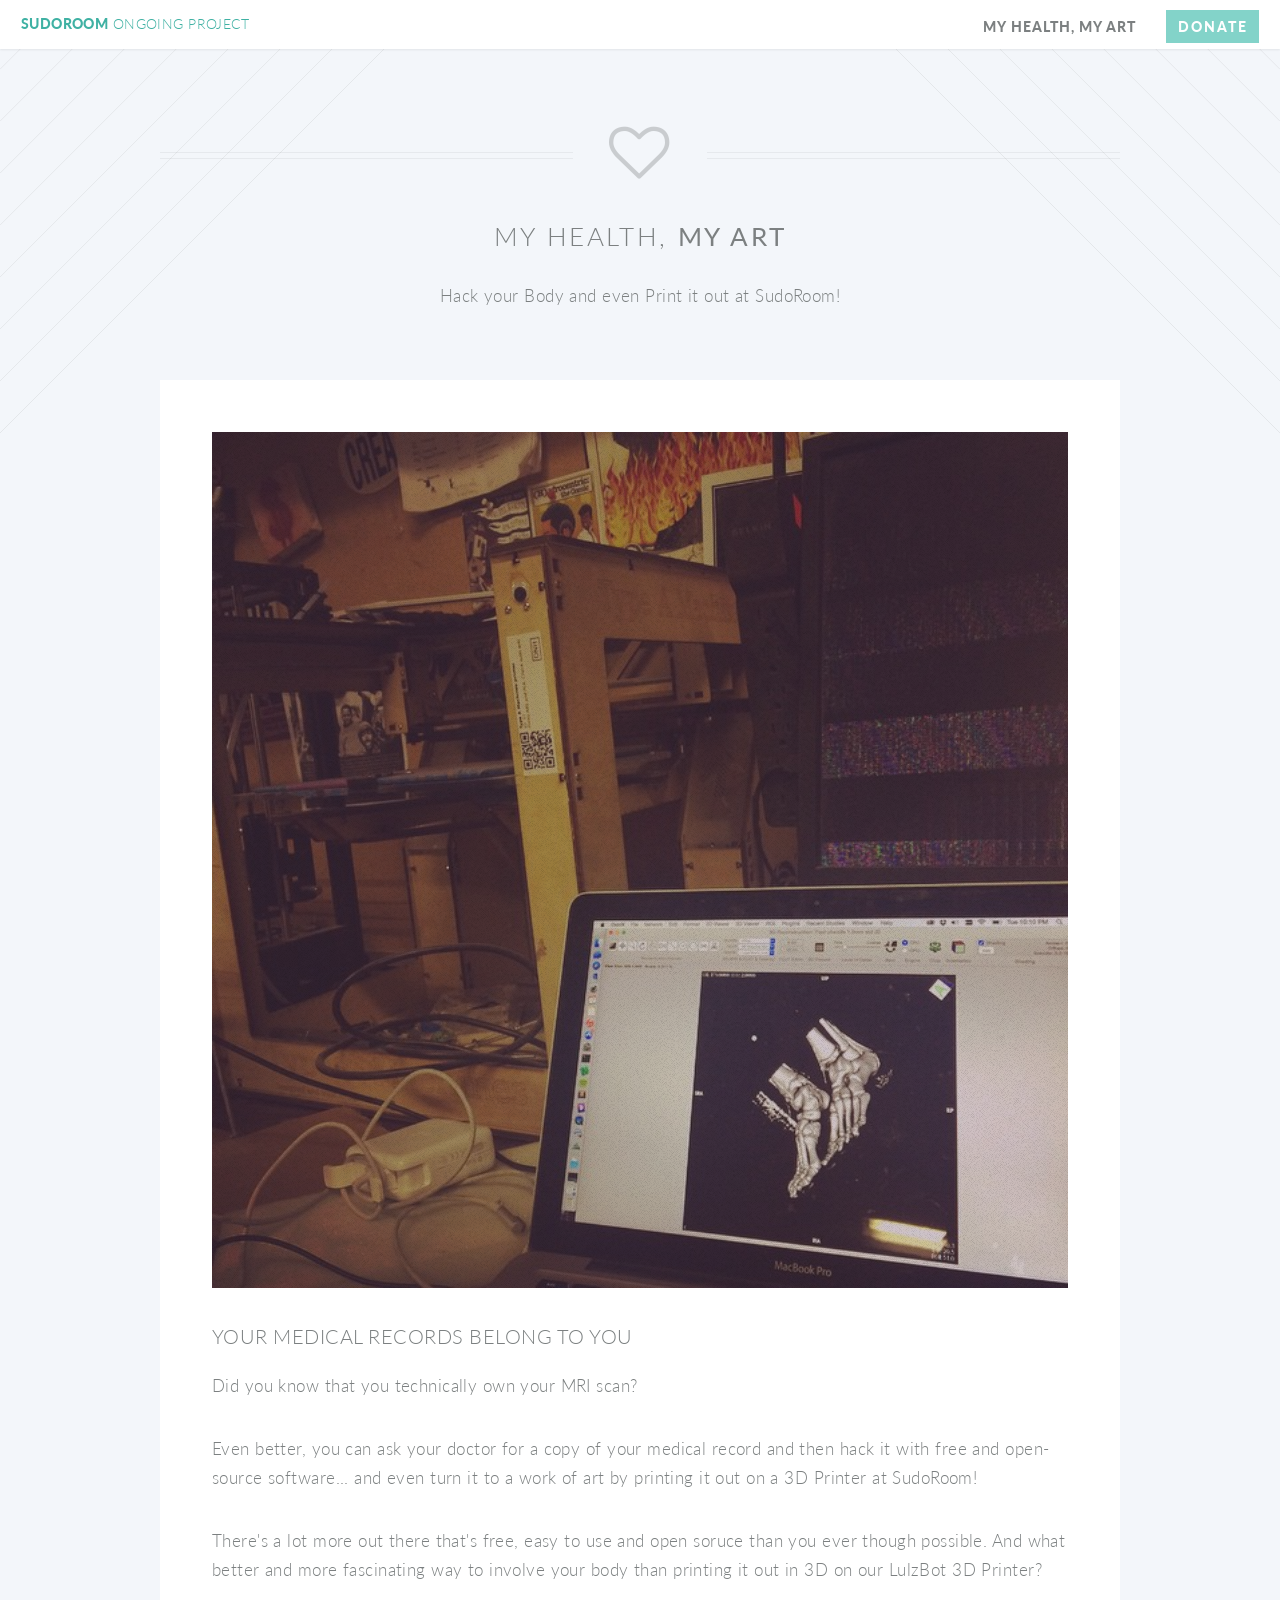
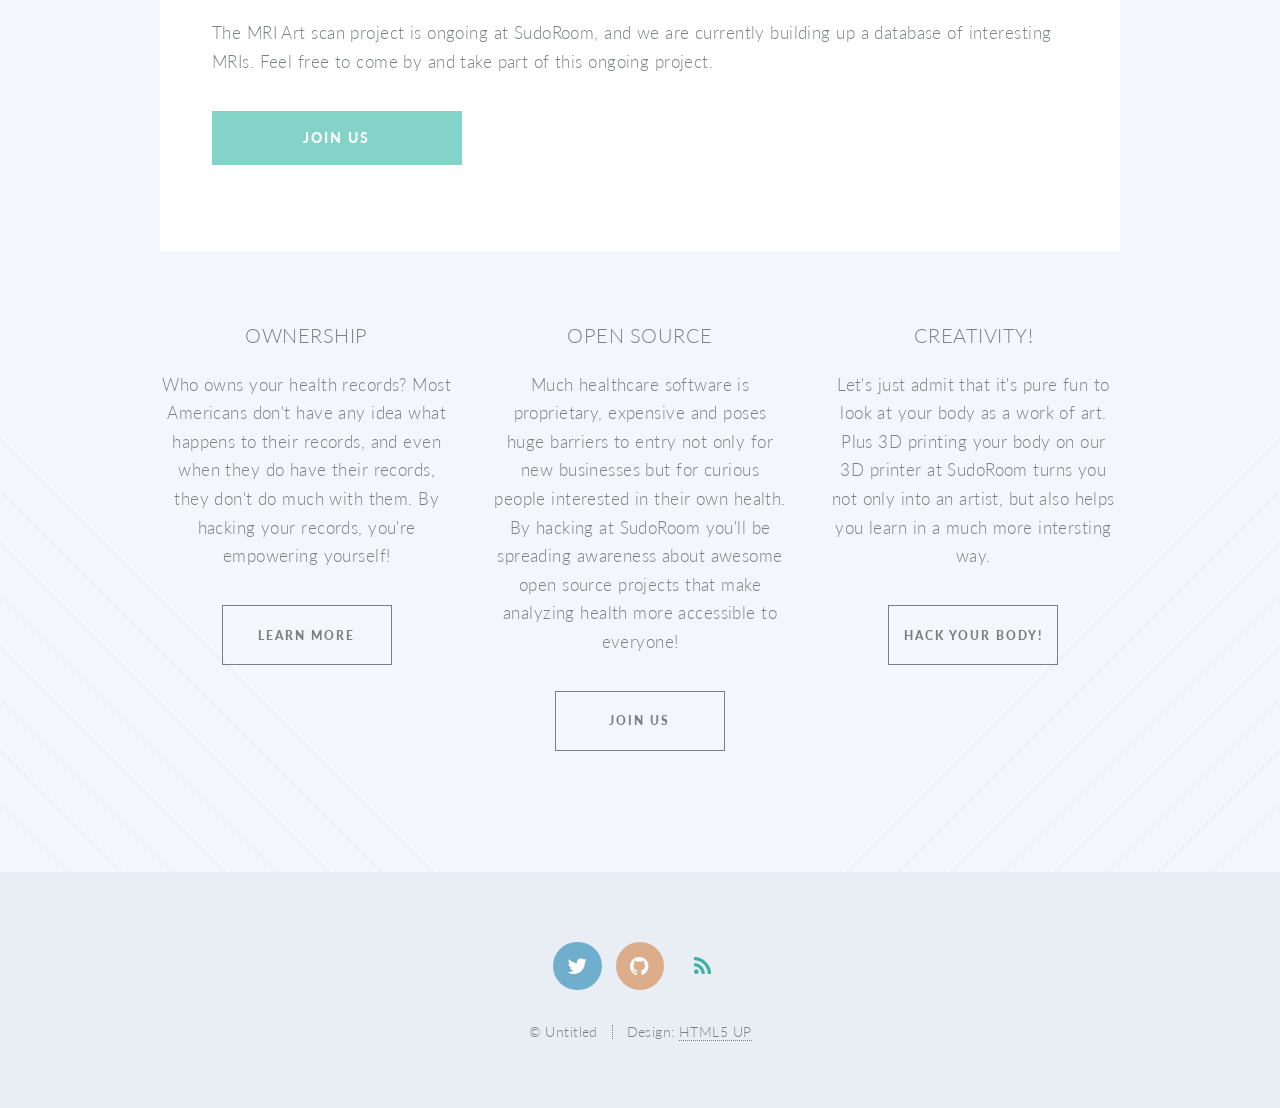
==== index.html @ 8702370e "first" ====
<!DOCTYPE HTML>
<!--
	Twenty by HTML5 UP
	html5up.net | @n33co
	Free for personal and commercial use under the CCA 3.0 license (html5up.net/license)
-->
<html>
	<head>
		<title>SudoRoom</title>
		<meta charset="utf-8" />
		<meta name="viewport" content="width=device-width, initial-scale=1" />
		<!--[if lte IE 8]><script src="assets/js/ie/html5shiv.js"></script><![endif]-->
		<link rel="stylesheet" href="assets/css/main.css" />
		<!--[if lte IE 8]><link rel="stylesheet" href="assets/css/ie8.css" /><![endif]-->
		<!--[if lte IE 9]><link rel="stylesheet" href="assets/css/ie9.css" /><![endif]-->
	</head>
	<body class="no-sidebar">
		<div id="page-wrapper">

			<!-- Header -->
				<header id="header">
					<a href="https://sudoroom.org/projects/"><h1 id="logo">SudoRoom<span> ongoing Project</span></h1></a>
					<nav id="nav">
						<ul>
							<li class="current"><a href="https://sudoroom.org/wiki/MRI_3D_Printing">My Health, My Art</a></li>
							<li><a href="http://sudoroom.github.io/donateNowSplashPage/" class="button special">Donate</a></li>
						</ul>
					</nav>
				</header>

			<!-- Main -->
				<article id="main">
					<header class="special container">
						<span class="icon fa-heart-o"></span>
						<h2>My Health, <strong>My ART</strong></h2>
						<p>Hack your Body and even Print it out at SudoRoom!</p>
					</header>
					<!-- One -->
						<section class="wrapper style4 container">
							<!-- Content -->
								<div class="content">
									<section>
										<a href="https://sudoroom.org/wiki/MRI_3D_Printing" class="image featured"><img src="images/mriScan.jpg" alt="MRI Scan" /></a>
										<header>
											<h3>Your Medical Records Belong to You</h3>
										</header>
										<p>Did you know that you technically own your MRI scan? </p>
										<p>Even better, you can ask your doctor for a copy of your medical record and then hack it with free and open-source software... and even turn it to a work of art by printing it out on a 3D Printer at SudoRoom!</p>
										<p>There's a lot more out there that's free, easy to use and open soruce than you ever though possible. And what better and more fascinating way to involve your body than printing it out in 3D on our LulzBot 3D Printer?</p>
										<p>The MRI Art scan project is ongoing at SudoRoom, and we are currently building up a database of interesting MRIs. Feel free to come by and take part of this ongoing project.</p>
										<p><a href="https://sudoroom.org/wiki/MRI_3D_Printing" class="button special">Join Us</a></p>
									</section>
								</div>

						</section>

					<!-- Two -->
						<section class="wrapper style1 container special">
							<div class="row">
								<div class="4u 12u(narrower)">
									<section>
										<header>
											<h3>Ownership</h3>
										</header>
										<p>Who owns your health records? Most Americans don't have any idea what happens to their records, and even when they do have their records, they don't do much with them. By hacking your records, you're empowering yourself!</p>
										<footer>
											<ul class="buttons">
												<li><a href="https://sudoroom.org/wiki/MRI_3D_Printing" class="button small">Learn More</a></li>
											</ul>
										</footer>
									</section>

								</div>
								<div class="4u 12u(narrower)">

									<section>
										<header>
											<h3>Open Source</h3>
										</header>
										<p>Much healthcare software is proprietary, expensive and poses huge barriers to entry not only for new businesses but for curious people interested in their own health. By hacking at SudoRoom you'll be spreading awareness about awesome open source projects that make analyzing health more accessible to everyone!</p>
										<footer>
											<ul class="buttons">
												<li><a href="https://sudoroom.org/wiki/MRI_3D_Printing" class="button small">Join Us</a></li>
											</ul>
										</footer>
									</section>

								</div>
								<div class="4u 12u(narrower)">

									<section>
										<header>
											<h3>Creativity!</h3>
										</header>
										<p>Let's just admit that it's pure fun to look at your body as a work of art. Plus 3D printing your body on our 3D printer at SudoRoom turns you not only into an artist, but also helps you learn in a much more intersting way.</p>
										<footer>
											<ul class="buttons">
												<li><a href="https://sudoroom.org/wiki/MRI_3D_Printing" class="button small">Hack your Body!</a></li>
											</ul>
										</footer>
									</section>

								</div>
							</div>
						</section>

				</article>

			<!-- Footer -->
				<footer id="footer">

					<ul class="icons">
						<li><a href="https://twitter.com/sudoroom" class="icon circle fa-twitter"><span class="label">Twitter</span></a></li>
						<li><a href="http://github.com/sudoroom" class="icon circle fa-github"><span class="label">Github</span></a></li>
						<li><a href="https://sudoroom.org/blog/" class="icon circle fa-rss"><span class="label">Blog</span></a></li>
					</ul>

					<ul class="copyright">
						<li>&copy; Untitled</li><li>Design: <a href="http://html5up.net">HTML5 UP</a></li>
					</ul>

				</footer>

		</div>

		<!-- Scripts -->
			<script src="assets/js/jquery.min.js"></script>
			<script src="assets/js/jquery.dropotron.min.js"></script>
			<script src="assets/js/jquery.scrolly.min.js"></script>
			<script src="assets/js/jquery.scrollgress.min.js"></script>
			<script src="assets/js/skel.min.js"></script>
			<script src="assets/js/util.js"></script>
			<!--[if lte IE 8]><script src="assets/js/ie/respond.min.js"></script><![endif]-->
			<script src="assets/js/main.js"></script>

	</body>
</html>
---- assets/css/main.css ----
@import url("font-awesome.min.css");
@import url("http://fonts.googleapis.com/css?family=Lato:300,400,900");

/*
	Twenty by HTML5 UP
	html5up.net | @n33co
	Free for personal and commercial use under the CCA 3.0 license (html5up.net/license)
*/

/* Reset */

	html, body, div, span, applet, object, iframe, h1, h2, h3, h4, h5, h6, p, blockquote, pre, a, abbr, acronym, address, big, cite, code, del, dfn, em, img, ins, kbd, q, s, samp, small, strike, strong, sub, sup, tt, var, b, u, i, center, dl, dt, dd, ol, ul, li, fieldset, form, label, legend, table, caption, tbody, tfoot, thead, tr, th, td, article, aside, canvas, details, embed, figure, figcaption, footer, header, hgroup, menu, nav, output, ruby, section, summary, time, mark, audio, video {
		margin: 0;
		padding: 0;
		border: 0;
		font-size: 100%;
		font: inherit;
		vertical-align: baseline;
	}

	article, aside, details, figcaption, figure, footer, header, hgroup, menu, nav, section {
		display: block;
	}

	body {
		line-height: 1;
	}

	ol, ul {
		list-style: none;
	}

	blockquote, q {
		quotes: none;
	}

	blockquote:before, blockquote:after, q:before, q:after {
		content: '';
		content: none;
	}

	table {
		border-collapse: collapse;
		border-spacing: 0;
	}

	body {
		-webkit-text-size-adjust: none;
	}

/* Box Model */

	*, *:before, *:after {
		-moz-box-sizing: border-box;
		-webkit-box-sizing: border-box;
		box-sizing: border-box;
	}

/* Containers */

	.container {
		margin-left: auto;
		margin-right: auto;
	}

	.container.\31 25\25 {
		width: 100%;
		max-width: 1750px;
		min-width: 1400px;
	}

	.container.\37 5\25 {
		width: 1050px;
	}

	.container.\35 0\25 {
		width: 700px;
	}

	.container.\32 5\25 {
		width: 350px;
	}

	.container {
		width: 1400px;
	}

	@media screen and (max-width: 1680px) {

		.container.\31 25\25 {
			width: 100%;
			max-width: 1500px;
			min-width: 1200px;
		}

		.container.\37 5\25 {
			width: 900px;
		}

		.container.\35 0\25 {
			width: 600px;
		}

		.container.\32 5\25 {
			width: 300px;
		}

		.container {
			width: 1200px;
		}

	}

	@media screen and (max-width: 1280px) {

		.container.\31 25\25 {
			width: 100%;
			max-width: 1200px;
			min-width: 960px;
		}

		.container.\37 5\25 {
			width: 720px;
		}

		.container.\35 0\25 {
			width: 480px;
		}

		.container.\32 5\25 {
			width: 240px;
		}

		.container {
			width: 960px;
		}

	}

	@media screen and (max-width: 980px) {

		.container.\31 25\25 {
			width: 100%;
			max-width: 118.75%;
			min-width: 95%;
		}

		.container.\37 5\25 {
			width: 71.25%;
		}

		.container.\35 0\25 {
			width: 47.5%;
		}

		.container.\32 5\25 {
			width: 23.75%;
		}

		.container {
			width: 95%;
		}

	}

	@media screen and (max-width: 840px) {

		.container.\31 25\25 {
			width: 100%;
			max-width: 118.75%;
			min-width: 95%;
		}

		.container.\37 5\25 {
			width: 71.25%;
		}

		.container.\35 0\25 {
			width: 47.5%;
		}

		.container.\32 5\25 {
			width: 23.75%;
		}

		.container {
			width: 95% !important;
		}

	}

	@media screen and (max-width: 736px) {

		.container.\31 25\25 {
			width: 100%;
			max-width: 125%;
			min-width: 100%;
		}

		.container.\37 5\25 {
			width: 75%;
		}

		.container.\35 0\25 {
			width: 50%;
		}

		.container.\32 5\25 {
			width: 25%;
		}

		.container {
			width: 100% !important;
		}

	}

/* Grid */

	.row {
		border-bottom: solid 1px transparent;
		-moz-box-sizing: border-box;
		-webkit-box-sizing: border-box;
		box-sizing: border-box;
	}

	.row > * {
		float: left;
		-moz-box-sizing: border-box;
		-webkit-box-sizing: border-box;
		box-sizing: border-box;
	}

	.row:after, .row:before {
		content: '';
		display: block;
		clear: both;
		height: 0;
	}

	.row.uniform > * > :first-child {
		margin-top: 0;
	}

	.row.uniform > * > :last-child {
		margin-bottom: 0;
	}

	.row.\30 \25 > * {
		padding: 0px 0 0 0px;
	}

	.row.\30 \25 {
		margin: 0px 0 -1px 0px;
	}

	.row.uniform.\30 \25 > * {
		padding: 0px 0 0 0px;
	}

	.row.uniform.\30 \25 {
		margin: 0px 0 -1px 0px;
	}

	.row > * {
		padding: 50px 0 0 50px;
	}

	.row {
		margin: -50px 0 -1px -50px;
	}

	.row.uniform > * {
		padding: 50px 0 0 50px;
	}

	.row.uniform {
		margin: -50px 0 -1px -50px;
	}

	.row.\32 00\25 > * {
		padding: 100px 0 0 100px;
	}

	.row.\32 00\25 {
		margin: -100px 0 -1px -100px;
	}

	.row.uniform.\32 00\25 > * {
		padding: 100px 0 0 100px;
	}

	.row.uniform.\32 00\25 {
		margin: -100px 0 -1px -100px;
	}

	.row.\31 50\25 > * {
		padding: 75px 0 0 75px;
	}

	.row.\31 50\25 {
		margin: -75px 0 -1px -75px;
	}

	.row.uniform.\31 50\25 > * {
		padding: 75px 0 0 75px;
	}

	.row.uniform.\31 50\25 {
		margin: -75px 0 -1px -75px;
	}

	.row.\35 0\25 > * {
		padding: 25px 0 0 25px;
	}

	.row.\35 0\25 {
		margin: -25px 0 -1px -25px;
	}

	.row.uniform.\35 0\25 > * {
		padding: 25px 0 0 25px;
	}

	.row.uniform.\35 0\25 {
		margin: -25px 0 -1px -25px;
	}

	.row.\32 5\25 > * {
		padding: 12.5px 0 0 12.5px;
	}

	.row.\32 5\25 {
		margin: -12.5px 0 -1px -12.5px;
	}

	.row.uniform.\32 5\25 > * {
		padding: 12.5px 0 0 12.5px;
	}

	.row.uniform.\32 5\25 {
		margin: -12.5px 0 -1px -12.5px;
	}

	.\31 2u, .\31 2u\24 {
		width: 100%;
		clear: none;
		margin-left: 0;
	}

	.\31 1u, .\31 1u\24 {
		width: 91.6666666667%;
		clear: none;
		margin-left: 0;
	}

	.\31 0u, .\31 0u\24 {
		width: 83.3333333333%;
		clear: none;
		margin-left: 0;
	}

	.\39 u, .\39 u\24 {
		width: 75%;
		clear: none;
		margin-left: 0;
	}

	.\38 u, .\38 u\24 {
		width: 66.6666666667%;
		clear: none;
		margin-left: 0;
	}

	.\37 u, .\37 u\24 {
		width: 58.3333333333%;
		clear: none;
		margin-left: 0;
	}

	.\36 u, .\36 u\24 {
		width: 50%;
		clear: none;
		margin-left: 0;
	}

	.\35 u, .\35 u\24 {
		width: 41.6666666667%;
		clear: none;
		margin-left: 0;
	}

	.\34 u, .\34 u\24 {
		width: 33.3333333333%;
		clear: none;
		margin-left: 0;
	}

	.\33 u, .\33 u\24 {
		width: 25%;
		clear: none;
		margin-left: 0;
	}

	.\32 u, .\32 u\24 {
		width: 16.6666666667%;
		clear: none;
		margin-left: 0;
	}

	.\31 u, .\31 u\24 {
		width: 8.3333333333%;
		clear: none;
		margin-left: 0;
	}

	.\31 2u\24 + *,
	.\31 1u\24 + *,
	.\31 0u\24 + *,
	.\39 u\24 + *,
	.\38 u\24 + *,
	.\37 u\24 + *,
	.\36 u\24 + *,
	.\35 u\24 + *,
	.\34 u\24 + *,
	.\33 u\24 + *,
	.\32 u\24 + *,
	.\31 u\24 + * {
		clear: left;
	}

	.\-11u {
		margin-left: 91.66667%;
	}

	.\-10u {
		margin-left: 83.33333%;
	}

	.\-9u {
		margin-left: 75%;
	}

	.\-8u {
		margin-left: 66.66667%;
	}

	.\-7u {
		margin-left: 58.33333%;
	}

	.\-6u {
		margin-left: 50%;
	}

	.\-5u {
		margin-left: 41.66667%;
	}

	.\-4u {
		margin-left: 33.33333%;
	}

	.\-3u {
		margin-left: 25%;
	}

	.\-2u {
		margin-left: 16.66667%;
	}

	.\-1u {
		margin-left: 8.33333%;
	}

	@media screen and (max-width: 1680px) {

		.row > * {
			padding: 40px 0 0 40px;
		}

		.row {
			margin: -40px 0 -1px -40px;
		}

		.row.uniform > * {
			padding: 40px 0 0 40px;
		}

		.row.uniform {
			margin: -40px 0 -1px -40px;
		}

		.row.\32 00\25 > * {
			padding: 80px 0 0 80px;
		}

		.row.\32 00\25 {
			margin: -80px 0 -1px -80px;
		}

		.row.uniform.\32 00\25 > * {
			padding: 80px 0 0 80px;
		}

		.row.uniform.\32 00\25 {
			margin: -80px 0 -1px -80px;
		}

		.row.\31 50\25 > * {
			padding: 60px 0 0 60px;
		}

		.row.\31 50\25 {
			margin: -60px 0 -1px -60px;
		}

		.row.uniform.\31 50\25 > * {
			padding: 60px 0 0 60px;
		}

		.row.uniform.\31 50\25 {
			margin: -60px 0 -1px -60px;
		}

		.row.\35 0\25 > * {
			padding: 20px 0 0 20px;
		}

		.row.\35 0\25 {
			margin: -20px 0 -1px -20px;
		}

		.row.uniform.\35 0\25 > * {
			padding: 20px 0 0 20px;
		}

		.row.uniform.\35 0\25 {
			margin: -20px 0 -1px -20px;
		}

		.row.\32 5\25 > * {
			padding: 10px 0 0 10px;
		}

		.row.\32 5\25 {
			margin: -10px 0 -1px -10px;
		}

		.row.uniform.\32 5\25 > * {
			padding: 10px 0 0 10px;
		}

		.row.uniform.\32 5\25 {
			margin: -10px 0 -1px -10px;
		}

		.\31 2u\28wide\29, .\31 2u\24\28wide\29 {
			width: 100%;
			clear: none;
			margin-left: 0;
		}

		.\31 1u\28wide\29, .\31 1u\24\28wide\29 {
			width: 91.6666666667%;
			clear: none;
			margin-left: 0;
		}

		.\31 0u\28wide\29, .\31 0u\24\28wide\29 {
			width: 83.3333333333%;
			clear: none;
			margin-left: 0;
		}

		.\39 u\28wide\29, .\39 u\24\28wide\29 {
			width: 75%;
			clear: none;
			margin-left: 0;
		}

		.\38 u\28wide\29, .\38 u\24\28wide\29 {
			width: 66.6666666667%;
			clear: none;
			margin-left: 0;
		}

		.\37 u\28wide\29, .\37 u\24\28wide\29 {
			width: 58.3333333333%;
			clear: none;
			margin-left: 0;
		}

		.\36 u\28wide\29, .\36 u\24\28wide\29 {
			width: 50%;
			clear: none;
			margin-left: 0;
		}

		.\35 u\28wide\29, .\35 u\24\28wide\29 {
			width: 41.6666666667%;
			clear: none;
			margin-left: 0;
		}

		.\34 u\28wide\29, .\34 u\24\28wide\29 {
			width: 33.3333333333%;
			clear: none;
			margin-left: 0;
		}

		.\33 u\28wide\29, .\33 u\24\28wide\29 {
			width: 25%;
			clear: none;
			margin-left: 0;
		}

		.\32 u\28wide\29, .\32 u\24\28wide\29 {
			width: 16.6666666667%;
			clear: none;
			margin-left: 0;
		}

		.\31 u\28wide\29, .\31 u\24\28wide\29 {
			width: 8.3333333333%;
			clear: none;
			margin-left: 0;
		}

		.\31 2u\24\28wide\29 + *,
		.\31 1u\24\28wide\29 + *,
		.\31 0u\24\28wide\29 + *,
		.\39 u\24\28wide\29 + *,
		.\38 u\24\28wide\29 + *,
		.\37 u\24\28wide\29 + *,
		.\36 u\24\28wide\29 + *,
		.\35 u\24\28wide\29 + *,
		.\34 u\24\28wide\29 + *,
		.\33 u\24\28wide\29 + *,
		.\32 u\24\28wide\29 + *,
		.\31 u\24\28wide\29 + * {
			clear: left;
		}

		.\-11u\28wide\29 {
			margin-left: 91.66667%;
		}

		.\-10u\28wide\29 {
			margin-left: 83.33333%;
		}

		.\-9u\28wide\29 {
			margin-left: 75%;
		}

		.\-8u\28wide\29 {
			margin-left: 66.66667%;
		}

		.\-7u\28wide\29 {
			margin-left: 58.33333%;
		}

		.\-6u\28wide\29 {
			margin-left: 50%;
		}

		.\-5u\28wide\29 {
			margin-left: 41.66667%;
		}

		.\-4u\28wide\29 {
			margin-left: 33.33333%;
		}

		.\-3u\28wide\29 {
			margin-left: 25%;
		}

		.\-2u\28wide\29 {
			margin-left: 16.66667%;
		}

		.\-1u\28wide\29 {
			margin-left: 8.33333%;
		}

	}

	@media screen and (max-width: 1280px) {

		.row > * {
			padding: 40px 0 0 40px;
		}

		.row {
			margin: -40px 0 -1px -40px;
		}

		.row.uniform > * {
			padding: 40px 0 0 40px;
		}

		.row.uniform {
			margin: -40px 0 -1px -40px;
		}

		.row.\32 00\25 > * {
			padding: 80px 0 0 80px;
		}

		.row.\32 00\25 {
			margin: -80px 0 -1px -80px;
		}

		.row.uniform.\32 00\25 > * {
			padding: 80px 0 0 80px;
		}

		.row.uniform.\32 00\25 {
			margin: -80px 0 -1px -80px;
		}

		.row.\31 50\25 > * {
			padding: 60px 0 0 60px;
		}

		.row.\31 50\25 {
			margin: -60px 0 -1px -60px;
		}

		.row.uniform.\31 50\25 > * {
			padding: 60px 0 0 60px;
		}

		.row.uniform.\31 50\25 {
			margin: -60px 0 -1px -60px;
		}

		.row.\35 0\25 > * {
			padding: 20px 0 0 20px;
		}

		.row.\35 0\25 {
			margin: -20px 0 -1px -20px;
		}

		.row.uniform.\35 0\25 > * {
			padding: 20px 0 0 20px;
		}

		.row.uniform.\35 0\25 {
			margin: -20px 0 -1px -20px;
		}

		.row.\32 5\25 > * {
			padding: 10px 0 0 10px;
		}

		.row.\32 5\25 {
			margin: -10px 0 -1px -10px;
		}

		.row.uniform.\32 5\25 > * {
			padding: 10px 0 0 10px;
		}

		.row.uniform.\32 5\25 {
			margin: -10px 0 -1px -10px;
		}

		.\31 2u\28normal\29, .\31 2u\24\28normal\29 {
			width: 100%;
			clear: none;
			margin-left: 0;
		}

		.\31 1u\28normal\29, .\31 1u\24\28normal\29 {
			width: 91.6666666667%;
			clear: none;
			margin-left: 0;
		}

		.\31 0u\28normal\29, .\31 0u\24\28normal\29 {
			width: 83.3333333333%;
			clear: none;
			margin-left: 0;
		}

		.\39 u\28normal\29, .\39 u\24\28normal\29 {
			width: 75%;
			clear: none;
			margin-left: 0;
		}

		.\38 u\28normal\29, .\38 u\24\28normal\29 {
			width: 66.6666666667%;
			clear: none;
			margin-left: 0;
		}

		.\37 u\28normal\29, .\37 u\24\28normal\29 {
			width: 58.3333333333%;
			clear: none;
			margin-left: 0;
		}

		.\36 u\28normal\29, .\36 u\24\28normal\29 {
			width: 50%;
			clear: none;
			margin-left: 0;
		}

		.\35 u\28normal\29, .\35 u\24\28normal\29 {
			width: 41.6666666667%;
			clear: none;
			margin-left: 0;
		}

		.\34 u\28normal\29, .\34 u\24\28normal\29 {
			width: 33.3333333333%;
			clear: none;
			margin-left: 0;
		}

		.\33 u\28normal\29, .\33 u\24\28normal\29 {
			width: 25%;
			clear: none;
			margin-left: 0;
		}

		.\32 u\28normal\29, .\32 u\24\28normal\29 {
			width: 16.6666666667%;
			clear: none;
			margin-left: 0;
		}

		.\31 u\28normal\29, .\31 u\24\28normal\29 {
			width: 8.3333333333%;
			clear: none;
			margin-left: 0;
		}

		.\31 2u\24\28normal\29 + *,
		.\31 1u\24\28normal\29 + *,
		.\31 0u\24\28normal\29 + *,
		.\39 u\24\28normal\29 + *,
		.\38 u\24\28normal\29 + *,
		.\37 u\24\28normal\29 + *,
		.\36 u\24\28normal\29 + *,
		.\35 u\24\28normal\29 + *,
		.\34 u\24\28normal\29 + *,
		.\33 u\24\28normal\29 + *,
		.\32 u\24\28normal\29 + *,
		.\31 u\24\28normal\29 + * {
			clear: left;
		}

		.\-11u\28normal\29 {
			margin-left: 91.66667%;
		}

		.\-10u\28normal\29 {
			margin-left: 83.33333%;
		}

		.\-9u\28normal\29 {
			margin-left: 75%;
		}

		.\-8u\28normal\29 {
			margin-left: 66.66667%;
		}

		.\-7u\28normal\29 {
			margin-left: 58.33333%;
		}

		.\-6u\28normal\29 {
			margin-left: 50%;
		}

		.\-5u\28normal\29 {
			margin-left: 41.66667%;
		}

		.\-4u\28normal\29 {
			margin-left: 33.33333%;
		}

		.\-3u\28normal\29 {
			margin-left: 25%;
		}

		.\-2u\28normal\29 {
			margin-left: 16.66667%;
		}

		.\-1u\28normal\29 {
			margin-left: 8.33333%;
		}

	}

	@media screen and (max-width: 980px) {

		.row > * {
			padding: 30px 0 0 30px;
		}

		.row {
			margin: -30px 0 -1px -30px;
		}

		.row.uniform > * {
			padding: 30px 0 0 30px;
		}

		.row.uniform {
			margin: -30px 0 -1px -30px;
		}

		.row.\32 00\25 > * {
			padding: 60px 0 0 60px;
		}

		.row.\32 00\25 {
			margin: -60px 0 -1px -60px;
		}

		.row.uniform.\32 00\25 > * {
			padding: 60px 0 0 60px;
		}

		.row.uniform.\32 00\25 {
			margin: -60px 0 -1px -60px;
		}

		.row.\31 50\25 > * {
			padding: 45px 0 0 45px;
		}

		.row.\31 50\25 {
			margin: -45px 0 -1px -45px;
		}

		.row.uniform.\31 50\25 > * {
			padding: 45px 0 0 45px;
		}

		.row.uniform.\31 50\25 {
			margin: -45px 0 -1px -45px;
		}

		.row.\35 0\25 > * {
			padding: 15px 0 0 15px;
		}

		.row.\35 0\25 {
			margin: -15px 0 -1px -15px;
		}

		.row.uniform.\35 0\25 > * {
			padding: 15px 0 0 15px;
		}

		.row.uniform.\35 0\25 {
			margin: -15px 0 -1px -15px;
		}

		.row.\32 5\25 > * {
			padding: 7.5px 0 0 7.5px;
		}

		.row.\32 5\25 {
			margin: -7.5px 0 -1px -7.5px;
		}

		.row.uniform.\32 5\25 > * {
			padding: 7.5px 0 0 7.5px;
		}

		.row.uniform.\32 5\25 {
			margin: -7.5px 0 -1px -7.5px;
		}

		.\31 2u\28narrow\29, .\31 2u\24\28narrow\29 {
			width: 100%;
			clear: none;
			margin-left: 0;
		}

		.\31 1u\28narrow\29, .\31 1u\24\28narrow\29 {
			width: 91.6666666667%;
			clear: none;
			margin-left: 0;
		}

		.\31 0u\28narrow\29, .\31 0u\24\28narrow\29 {
			width: 83.3333333333%;
			clear: none;
			margin-left: 0;
		}

		.\39 u\28narrow\29, .\39 u\24\28narrow\29 {
			width: 75%;
			clear: none;
			margin-left: 0;
		}

		.\38 u\28narrow\29, .\38 u\24\28narrow\29 {
			width: 66.6666666667%;
			clear: none;
			margin-left: 0;
		}

		.\37 u\28narrow\29, .\37 u\24\28narrow\29 {
			width: 58.3333333333%;
			clear: none;
			margin-left: 0;
		}

		.\36 u\28narrow\29, .\36 u\24\28narrow\29 {
			width: 50%;
			clear: none;
			margin-left: 0;
		}

		.\35 u\28narrow\29, .\35 u\24\28narrow\29 {
			width: 41.6666666667%;
			clear: none;
			margin-left: 0;
		}

		.\34 u\28narrow\29, .\34 u\24\28narrow\29 {
			width: 33.3333333333%;
			clear: none;
			margin-left: 0;
		}

		.\33 u\28narrow\29, .\33 u\24\28narrow\29 {
			width: 25%;
			clear: none;
			margin-left: 0;
		}

		.\32 u\28narrow\29, .\32 u\24\28narrow\29 {
			width: 16.6666666667%;
			clear: none;
			margin-left: 0;
		}

		.\31 u\28narrow\29, .\31 u\24\28narrow\29 {
			width: 8.3333333333%;
			clear: none;
			margin-left: 0;
		}

		.\31 2u\24\28narrow\29 + *,
		.\31 1u\24\28narrow\29 + *,
		.\31 0u\24\28narrow\29 + *,
		.\39 u\24\28narrow\29 + *,
		.\38 u\24\28narrow\29 + *,
		.\37 u\24\28narrow\29 + *,
		.\36 u\24\28narrow\29 + *,
		.\35 u\24\28narrow\29 + *,
		.\34 u\24\28narrow\29 + *,
		.\33 u\24\28narrow\29 + *,
		.\32 u\24\28narrow\29 + *,
		.\31 u\24\28narrow\29 + * {
			clear: left;
		}

		.\-11u\28narrow\29 {
			margin-left: 91.66667%;
		}

		.\-10u\28narrow\29 {
			margin-left: 83.33333%;
		}

		.\-9u\28narrow\29 {
			margin-left: 75%;
		}

		.\-8u\28narrow\29 {
			margin-left: 66.66667%;
		}

		.\-7u\28narrow\29 {
			margin-left: 58.33333%;
		}

		.\-6u\28narrow\29 {
			margin-left: 50%;
		}

		.\-5u\28narrow\29 {
			margin-left: 41.66667%;
		}

		.\-4u\28narrow\29 {
			margin-left: 33.33333%;
		}

		.\-3u\28narrow\29 {
			margin-left: 25%;
		}

		.\-2u\28narrow\29 {
			margin-left: 16.66667%;
		}

		.\-1u\28narrow\29 {
			margin-left: 8.33333%;
		}

	}

	@media screen and (max-width: 840px) {

		.row > * {
			padding: 30px 0 0 30px;
		}

		.row {
			margin: -30px 0 -1px -30px;
		}

		.row.uniform > * {
			padding: 30px 0 0 30px;
		}

		.row.uniform {
			margin: -30px 0 -1px -30px;
		}

		.row.\32 00\25 > * {
			padding: 60px 0 0 60px;
		}

		.row.\32 00\25 {
			margin: -60px 0 -1px -60px;
		}

		.row.uniform.\32 00\25 > * {
			padding: 60px 0 0 60px;
		}

		.row.uniform.\32 00\25 {
			margin: -60px 0 -1px -60px;
		}

		.row.\31 50\25 > * {
			padding: 45px 0 0 45px;
		}

		.row.\31 50\25 {
			margin: -45px 0 -1px -45px;
		}

		.row.uniform.\31 50\25 > * {
			padding: 45px 0 0 45px;
		}

		.row.uniform.\31 50\25 {
			margin: -45px 0 -1px -45px;
		}

		.row.\35 0\25 > * {
			padding: 15px 0 0 15px;
		}

		.row.\35 0\25 {
			margin: -15px 0 -1px -15px;
		}

		.row.uniform.\35 0\25 > * {
			padding: 15px 0 0 15px;
		}

		.row.uniform.\35 0\25 {
			margin: -15px 0 -1px -15px;
		}

		.row.\32 5\25 > * {
			padding: 7.5px 0 0 7.5px;
		}

		.row.\32 5\25 {
			margin: -7.5px 0 -1px -7.5px;
		}

		.row.uniform.\32 5\25 > * {
			padding: 7.5px 0 0 7.5px;
		}

		.row.uniform.\32 5\25 {
			margin: -7.5px 0 -1px -7.5px;
		}

		.\31 2u\28narrower\29, .\31 2u\24\28narrower\29 {
			width: 100%;
			clear: none;
			margin-left: 0;
		}

		.\31 1u\28narrower\29, .\31 1u\24\28narrower\29 {
			width: 91.6666666667%;
			clear: none;
			margin-left: 0;
		}

		.\31 0u\28narrower\29, .\31 0u\24\28narrower\29 {
			width: 83.3333333333%;
			clear: none;
			margin-left: 0;
		}

		.\39 u\28narrower\29, .\39 u\24\28narrower\29 {
			width: 75%;
			clear: none;
			margin-left: 0;
		}

		.\38 u\28narrower\29, .\38 u\24\28narrower\29 {
			width: 66.6666666667%;
			clear: none;
			margin-left: 0;
		}

		.\37 u\28narrower\29, .\37 u\24\28narrower\29 {
			width: 58.3333333333%;
			clear: none;
			margin-left: 0;
		}

		.\36 u\28narrower\29, .\36 u\24\28narrower\29 {
			width: 50%;
			clear: none;
			margin-left: 0;
		}

		.\35 u\28narrower\29, .\35 u\24\28narrower\29 {
			width: 41.6666666667%;
			clear: none;
			margin-left: 0;
		}

		.\34 u\28narrower\29, .\34 u\24\28narrower\29 {
			width: 33.3333333333%;
			clear: none;
			margin-left: 0;
		}

		.\33 u\28narrower\29, .\33 u\24\28narrower\29 {
			width: 25%;
			clear: none;
			margin-left: 0;
		}

		.\32 u\28narrower\29, .\32 u\24\28narrower\29 {
			width: 16.6666666667%;
			clear: none;
			margin-left: 0;
		}

		.\31 u\28narrower\29, .\31 u\24\28narrower\29 {
			width: 8.3333333333%;
			clear: none;
			margin-left: 0;
		}

		.\31 2u\24\28narrower\29 + *,
		.\31 1u\24\28narrower\29 + *,
		.\31 0u\24\28narrower\29 + *,
		.\39 u\24\28narrower\29 + *,
		.\38 u\24\28narrower\29 + *,
		.\37 u\24\28narrower\29 + *,
		.\36 u\24\28narrower\29 + *,
		.\35 u\24\28narrower\29 + *,
		.\34 u\24\28narrower\29 + *,
		.\33 u\24\28narrower\29 + *,
		.\32 u\24\28narrower\29 + *,
		.\31 u\24\28narrower\29 + * {
			clear: left;
		}

		.\-11u\28narrower\29 {
			margin-left: 91.66667%;
		}

		.\-10u\28narrower\29 {
			margin-left: 83.33333%;
		}

		.\-9u\28narrower\29 {
			margin-left: 75%;
		}

		.\-8u\28narrower\29 {
			margin-left: 66.66667%;
		}

		.\-7u\28narrower\29 {
			margin-left: 58.33333%;
		}

		.\-6u\28narrower\29 {
			margin-left: 50%;
		}

		.\-5u\28narrower\29 {
			margin-left: 41.66667%;
		}

		.\-4u\28narrower\29 {
			margin-left: 33.33333%;
		}

		.\-3u\28narrower\29 {
			margin-left: 25%;
		}

		.\-2u\28narrower\29 {
			margin-left: 16.66667%;
		}

		.\-1u\28narrower\29 {
			margin-left: 8.33333%;
		}

	}

	@media screen and (max-width: 736px) {

		.row > * {
			padding: 30px 0 0 30px;
		}

		.row {
			margin: -30px 0 -1px -30px;
		}

		.row.uniform > * {
			padding: 30px 0 0 30px;
		}

		.row.uniform {
			margin: -30px 0 -1px -30px;
		}

		.row.\32 00\25 > * {
			padding: 60px 0 0 60px;
		}

		.row.\32 00\25 {
			margin: -60px 0 -1px -60px;
		}

		.row.uniform.\32 00\25 > * {
			padding: 60px 0 0 60px;
		}

		.row.uniform.\32 00\25 {
			margin: -60px 0 -1px -60px;
		}

		.row.\31 50\25 > * {
			padding: 45px 0 0 45px;
		}

		.row.\31 50\25 {
			margin: -45px 0 -1px -45px;
		}

		.row.uniform.\31 50\25 > * {
			padding: 45px 0 0 45px;
		}

		.row.uniform.\31 50\25 {
			margin: -45px 0 -1px -45px;
		}

		.row.\35 0\25 > * {
			padding: 15px 0 0 15px;
		}

		.row.\35 0\25 {
			margin: -15px 0 -1px -15px;
		}

		.row.uniform.\35 0\25 > * {
			padding: 15px 0 0 15px;
		}

		.row.uniform.\35 0\25 {
			margin: -15px 0 -1px -15px;
		}

		.row.\32 5\25 > * {
			padding: 7.5px 0 0 7.5px;
		}

		.row.\32 5\25 {
			margin: -7.5px 0 -1px -7.5px;
		}

		.row.uniform.\32 5\25 > * {
			padding: 7.5px 0 0 7.5px;
		}

		.row.uniform.\32 5\25 {
			margin: -7.5px 0 -1px -7.5px;
		}

		.\31 2u\28mobile\29, .\31 2u\24\28mobile\29 {
			width: 100%;
			clear: none;
			margin-left: 0;
		}

		.\31 1u\28mobile\29, .\31 1u\24\28mobile\29 {
			width: 91.6666666667%;
			clear: none;
			margin-left: 0;
		}

		.\31 0u\28mobile\29, .\31 0u\24\28mobile\29 {
			width: 83.3333333333%;
			clear: none;
			margin-left: 0;
		}

		.\39 u\28mobile\29, .\39 u\24\28mobile\29 {
			width: 75%;
			clear: none;
			margin-left: 0;
		}

		.\38 u\28mobile\29, .\38 u\24\28mobile\29 {
			width: 66.6666666667%;
			clear: none;
			margin-left: 0;
		}

		.\37 u\28mobile\29, .\37 u\24\28mobile\29 {
			width: 58.3333333333%;
			clear: none;
			margin-left: 0;
		}

		.\36 u\28mobile\29, .\36 u\24\28mobile\29 {
			width: 50%;
			clear: none;
			margin-left: 0;
		}

		.\35 u\28mobile\29, .\35 u\24\28mobile\29 {
			width: 41.6666666667%;
			clear: none;
			margin-left: 0;
		}

		.\34 u\28mobile\29, .\34 u\24\28mobile\29 {
			width: 33.3333333333%;
			clear: none;
			margin-left: 0;
		}

		.\33 u\28mobile\29, .\33 u\24\28mobile\29 {
			width: 25%;
			clear: none;
			margin-left: 0;
		}

		.\32 u\28mobile\29, .\32 u\24\28mobile\29 {
			width: 16.6666666667%;
			clear: none;
			margin-left: 0;
		}

		.\31 u\28mobile\29, .\31 u\24\28mobile\29 {
			width: 8.3333333333%;
			clear: none;
			margin-left: 0;
		}

		.\31 2u\24\28mobile\29 + *,
		.\31 1u\24\28mobile\29 + *,
		.\31 0u\24\28mobile\29 + *,
		.\39 u\24\28mobile\29 + *,
		.\38 u\24\28mobile\29 + *,
		.\37 u\24\28mobile\29 + *,
		.\36 u\24\28mobile\29 + *,
		.\35 u\24\28mobile\29 + *,
		.\34 u\24\28mobile\29 + *,
		.\33 u\24\28mobile\29 + *,
		.\32 u\24\28mobile\29 + *,
		.\31 u\24\28mobile\29 + * {
			clear: left;
		}

		.\-11u\28mobile\29 {
			margin-left: 91.66667%;
		}

		.\-10u\28mobile\29 {
			margin-left: 83.33333%;
		}

		.\-9u\28mobile\29 {
			margin-left: 75%;
		}

		.\-8u\28mobile\29 {
			margin-left: 66.66667%;
		}

		.\-7u\28mobile\29 {
			margin-left: 58.33333%;
		}

		.\-6u\28mobile\29 {
			margin-left: 50%;
		}

		.\-5u\28mobile\29 {
			margin-left: 41.66667%;
		}

		.\-4u\28mobile\29 {
			margin-left: 33.33333%;
		}

		.\-3u\28mobile\29 {
			margin-left: 25%;
		}

		.\-2u\28mobile\29 {
			margin-left: 16.66667%;
		}

		.\-1u\28mobile\29 {
			margin-left: 8.33333%;
		}

	}

/* Basic */

	body {
		background: #f3f6fa;
	}

		body.is-loading *, body.is-loading *:before, body.is-loading *:after {
			-moz-animation: none !important;
			-webkit-animation: none !important;
			-ms-animation: none !important;
			animation: none !important;
			-moz-transition: none !important;
			-webkit-transition: none !important;
			-ms-transition: none !important;
			transition: none !important;
		}

	body, input, select, textarea {
		color: #7c8081;
		font-family: 'Lato', sans-serif;
		font-size: 15pt;
		font-weight: 300;
		letter-spacing: 0.025em;
		line-height: 1.75em;
	}

	a {
		-moz-transition: color 0.2s ease-in-out, border-color 0.2s ease-in-out, background-color 0.2s ease-in-out;
		-webkit-transition: color 0.2s ease-in-out, border-color 0.2s ease-in-out, background-color 0.2s ease-in-out;
		-ms-transition: color 0.2s ease-in-out, border-color 0.2s ease-in-out, background-color 0.2s ease-in-out;
		transition: color 0.2s ease-in-out, border-color 0.2s ease-in-out, background-color 0.2s ease-in-out;
		color: #3fb1a3;
		text-decoration: none;
		border-bottom: dotted 1px;
	}

		a:hover {
			border-bottom-color: transparent;
		}

	strong, b {
		font-weight: 400;
	}

	p, ul, ol, dl, table, blockquote {
		margin: 0 0 2em 0;
	}

	h1, h2, h3, h4, h5, h6 {
		color: inherit;
		font-weight: 300;
		line-height: 1.75em;
		margin-bottom: 1em;
		text-transform: uppercase;
	}

		h1 a, h2 a, h3 a, h4 a, h5 a, h6 a {
			color: inherit;
			text-decoration: none;
			border: 0;
		}

	h2 {
		font-size: 1.5em;
		letter-spacing: 0.1em;
	}

	h3 {
		font-size: 1.15em;
		letter-spacing: 0.025em;
	}

	sub {
		font-size: 0.8em;
		position: relative;
		top: 0.5em;
	}

	sup {
		font-size: 0.8em;
		position: relative;
		top: -0.5em;
	}

	hr {
		border-top: solid 1px rgba(124, 128, 129, 0.2);
		border: 0;
		margin-bottom: 1.5em;
	}

	blockquote {
		border-left: solid 0.5em rgba(124, 128, 129, 0.2);
		font-style: italic;
		padding: 1em 0 1em 2em;
	}

/* Section/Article */

	section.special, article.special {
		text-align: center;
	}

	header.major {
		padding-bottom: 2em;
	}

	header.special {
		margin-bottom: 5em;
		padding-top: 7em;
		position: relative;
		text-align: center;
	}

		header.special:before, header.special:after {
			border-bottom: solid 1.5px;
			border-top: solid 1.5px;
			content: '';
			height: 7px;
			opacity: 0.1;
			position: absolute;
			top: 1.75em;
			width: 43%;
		}

		header.special:before {
			left: 0;
		}

		header.special:after {
			right: 0;
		}

		header.special h2 {
			margin-bottom: 0;
		}

		header.special h2 + p {
			margin-bottom: 0;
			padding-top: 1.5em;
		}

		header.special .icon {
			cursor: default;
			height: 7em;
			left: 0;
			position: absolute;
			text-align: center;
			top: 1em;
			width: 100%;
		}

			header.special .icon:before {
				font-size: 3.5em;
				opacity: 0.35;
			}

	footer > :last-child {
		margin-bottom: 0;
	}

	footer.major {
		padding-top: 3em;
	}

/* Form */

	input[type="text"],
	input[type="password"],
	input[type="email"],
	textarea {
		-moz-transition: background-color 0.2s ease-in-out, border-color 0.2s ease-in-out;
		-webkit-transition: background-color 0.2s ease-in-out, border-color 0.2s ease-in-out;
		-ms-transition: background-color 0.2s ease-in-out, border-color 0.2s ease-in-out;
		transition: background-color 0.2s ease-in-out, border-color 0.2s ease-in-out;
		-moz-appearance: none;
		-webkit-appearance: none;
		-ms-appearance: none;
		appearance: none;
		background: none;
		border: solid 1px rgba(124, 128, 129, 0.2);
		color: inherit;
		display: block;
		padding: 0.75em;
		text-decoration: none;
		width: 100%;
		outline: 0;
	}

		input[type="text"]:focus,
		input[type="password"]:focus,
		input[type="email"]:focus,
		textarea:focus {
			border-color: #83d3c9;
		}

	input[type="text"],
	input[type="password"],
	input[type="email"] {
		line-height: 1em;
	}

	::-webkit-input-placeholder {
		color: inherit;
		opacity: 0.5;
		position: relative;
		top: 3px;
	}

	:-moz-placeholder {
		color: inherit;
		opacity: 0.5;
	}

	::-moz-placeholder {
		color: inherit;
		opacity: 0.5;
	}

	:-ms-input-placeholder {
		color: inherit;
		opacity: 0.5;
	}

	.formerize-placeholder {
		color: rgba(124, 128, 129, 0.5) !important;
	}

/* Image */

	.image {
		border: 0;
		position: relative;
	}

		.image:before {
			background: url("images/overlay.png");
			content: '';
			height: 100%;
			left: 0;
			position: absolute;
			top: 0;
			width: 100%;
		}

		.image.fit {
			display: block;
		}

			.image.fit img {
				display: block;
				width: 100%;
			}

		.image.featured {
			display: block;
			margin: 0 0 2em 0;
		}

			.image.featured img {
				display: block;
				width: 100%;
			}

/* Icon */

	.icon {
		text-decoration: none;
		position: relative;
	}

		.icon:before {
			-moz-osx-font-smoothing: grayscale;
			-webkit-font-smoothing: antialiased;
			font-family: FontAwesome;
			font-style: normal;
			font-weight: normal;
			text-transform: none !important;
		}

		.icon.circle {
			-moz-transition: all 0.2s ease-in-out;
			-webkit-transition: all 0.2s ease-in-out;
			-ms-transition: all 0.2s ease-in-out;
			transition: all 0.2s ease-in-out;
			border: 0;
			border-radius: 100%;
			display: inline-block;
			font-size: 1.25em;
			height: 2.25em;
			left: 0;
			line-height: 2.25em;
			text-align: center;
			text-decoration: none;
			top: 0;
			width: 2.25em;
		}

			.icon.circle:hover {
				top: -0.2em;
			}

			.icon.circle.fa-twitter {
				background: #70aecd;
				color: #fff;
			}

				.icon.circle.fa-twitter:hover {
					background: #7fb7d2;
				}

			.icon.circle.fa-facebook {
				background: #7490c3;
				color: #fff;
			}

				.icon.circle.fa-facebook:hover {
					background: #829bc9;
				}

			.icon.circle.fa-google-plus {
				background: #db6b67;
				color: #fff;
			}

				.icon.circle.fa-google-plus:hover {
					background: #df7b77;
				}

			.icon.circle.fa-github {
				background: #dcad8b;
				color: #fff;
			}

			.con.circle.fa-rss {
				background: #db6b67;
				color: #fff;
			}
				.icon.circle.fa-rss:hover {
					background: #df7b77;
				}
			.icon.circle.fa-heart-o {
				background: #dcad8b;
				color: #fff;
			}

				.icon.circle.fa-github:hover {
					background: #e1b89b;
				}

			.icon.circle.fa-dribbble {
				background: #da83ae;
				color: #fff;
			}

				.icon.circle.fa-dribbble:hover {
					background: #df93b8;
				}

		.icon.featured {
			cursor: default;
			display: block;
			margin: 0 0 1.5em 0;
			opacity: 0.35;
			text-align: center;
		}

			.icon.featured:before {
				font-size: 5em;
				line-height: 1em;
			}

		.icon > .label {
			display: none;
		}

/* List */

	ol.default {
		list-style: decimal;
		padding-left: 1.25em;
	}

		ol.default li {
			padding-left: 0.25em;
		}

	ul.default {
		list-style: disc;
		padding-left: 1em;
	}

		ul.default li {
			padding-left: 0.5em;
		}

	ul.icons {
		cursor: default;
	}

		ul.icons li {
			display: inline-block;
			line-height: 1em;
			padding-left: 0.5em;
		}

			ul.icons li:first-child {
				padding-left: 0;
			}

	ul.featured-icons {
		cursor: default;
		margin: -0.75em 0 0 0;
		opacity: 0.35;
		overflow: hidden;
		position: relative;
	}

		ul.featured-icons li {
			display: block;
			float: left;
			text-align: center;
			width: 50%;
		}

			ul.featured-icons li .icon {
				display: inline-block;
				font-size: 6.25em;
				height: 1.25em;
				line-height: 1.25em;
				width: 1em;
			}

	ul.buttons {
		cursor: default;
	}

		ul.buttons:last-child {
			margin-bottom: 0;
		}

		ul.buttons li {
			display: inline-block;
			padding: 0 0 0 1.5em;
		}

			ul.buttons li:first-child {
				padding: 0;
			}

		ul.buttons.vertical li {
			display: block;
			padding: 1.5em 0 0 0;
		}

			ul.buttons.vertical li:first-child {
				padding: 0;
			}

/* Table */

	table {
		width: 100%;
	}

		table.default {
			width: 100%;
		}

			table.default tbody tr {
				border-bottom: solid 1px rgba(124, 128, 129, 0.2);
			}

			table.default td {
				padding: 0.5em 1em 0.5em 1em;
			}

			table.default th {
				font-weight: 400;
				padding: 0.5em 1em 0.5em 1em;
				text-align: left;
			}

			table.default thead {
				background: #7c8081;
				color: #fff;
			}

/* Button */

	input[type="button"],
	input[type="submit"],
	input[type="reset"],
	.button {
		-moz-appearance: none;
		-webkit-appearance: none;
		-ms-appearance: none;
		appearance: none;
		-moz-transition: color 0.2s ease-in-out, border-color 0.2s ease-in-out, background-color 0.2s ease-in-out;
		-webkit-transition: color 0.2s ease-in-out, border-color 0.2s ease-in-out, background-color 0.2s ease-in-out;
		-ms-transition: color 0.2s ease-in-out, border-color 0.2s ease-in-out, background-color 0.2s ease-in-out;
		transition: color 0.2s ease-in-out, border-color 0.2s ease-in-out, background-color 0.2s ease-in-out;
		background: none;
		border: solid 1px;
		color: inherit;
		cursor: pointer;
		display: inline-block;
		font-size: 0.8em;
		font-weight: 900;
		letter-spacing: 2px;
		min-width: 18em;
		padding: 0 0.75em;
		line-height: 3.75em;
		text-align: center;
		text-decoration: none;
		text-transform: uppercase;
	}

		input[type="button"]:hover,
		input[type="submit"]:hover,
		input[type="reset"]:hover,
		.button:hover {
			background: rgba(188, 202, 206, 0.15);
			border-color: inherit;
		}

		input[type="button"].special,
		input[type="submit"].special,
		input[type="reset"].special,
		.button.special {
			background: #83d3c9;
			border-color: #83d3c9;
			color: #fff !important;
		}

			input[type="button"].special:hover,
			input[type="submit"].special:hover,
			input[type="reset"].special:hover,
			.button.special:hover {
				background: #96dad1 !important;
				border-color: #96dad1 !important;
			}

		input[type="button"].fit,
		input[type="submit"].fit,
		input[type="reset"].fit,
		.button.fit {
			width: 100%;
		}

		input[type="button"].small,
		input[type="submit"].small,
		input[type="reset"].small,
		.button.small {
			font-size: 0.7em;
			min-width: 14em;
			padding: 0.5em 0;
		}

/* Wrapper */

	.wrapper {
		margin-bottom: 5em;
		padding: 5em;
	}

		.wrapper.style1 {
			padding: 0;
		}

		.wrapper.style2 {
			background-color: #83d3c9;
			background-image: url("images/light-bl.svg"), url("images/light-br.svg");
			background-position: bottom left, bottom right;
			background-repeat: no-repeat, no-repeat;
			background-size: 25em, 25em;
			color: #fff;
		}

			.wrapper.style2 .button:hover {
				background: rgba(255, 255, 255, 0.15) !important;
			}

			.wrapper.style2 .button.special {
				background: #fff;
				border-color: #fff;
				color: #83d3c9 !important;
			}

				.wrapper.style2 .button.special:hover {
					border-color: inherit !important;
					color: #fff !important;
				}

		.wrapper.style3 {
			background: #fff;
			color: inherit;
		}

		.wrapper.style4 {
			background: #fff;
			color: inherit;
			padding: 4em;
		}

/* Header */

	@-moz-keyframes reveal-header {
		0% {
			top: -5em;
		}

		100% {
			top: 0;
		}
	}

	@-webkit-keyframes reveal-header {
		0% {
			top: -5em;
		}

		100% {
			top: 0;
		}
	}

	@-ms-keyframes reveal-header {
		0% {
			top: -5em;
		}

		100% {
			top: 0;
		}
	}

	@keyframes reveal-header {
		0% {
			top: -5em;
		}

		100% {
			top: 0;
		}
	}

	#header {
		background: #fff;
		box-shadow: 0 1px 2px 0 rgba(0, 0, 0, 0.075);
		color: inherit;
		cursor: default;
		font-size: 0.8em;
		left: 0;
		padding: 1em 1.5em;
		position: fixed;
		top: 0;
		width: 100%;
		z-index: 10000;
	}

		#header h1 {
			font-weight: 900;
			margin: 0;
		}

			#header h1 span {
				font-weight: 300;
			}

		#header nav {
			letter-spacing: 0.075em;
			position: absolute;
			right: 1.5em;
			text-transform: uppercase;
			top: 0.75em;
		}

			#header nav ul li {
				display: inline-block;
				margin-left: 1.5em;
			}

				#header nav ul li > ul {
					display: none;
				}

				#header nav ul li a {
					border: solid 1px transparent;
					color: inherit;
					display: inline-block;
					line-height: 1em;
					padding: 0.6em 0.75em;
					text-decoration: none;
				}

				#header nav ul li input[type="button"],
				#header nav ul li input[type="submit"],
				#header nav ul li input[type="reset"],
				#header nav ul li .button {
					font-size: 1em;
					min-width: 0;
					width: auto;
				}

				#header nav ul li.submenu > a {
					text-decoration: none;
				}

					#header nav ul li.submenu > a:before {
						-moz-osx-font-smoothing: grayscale;
						-webkit-font-smoothing: antialiased;
						font-family: FontAwesome;
						font-style: normal;
						font-weight: normal;
						text-transform: none !important;
					}

					#header nav ul li.submenu > a:before {
						content: '\f107';
						margin-right: 0.65em;
					}

				#header nav ul li.active > a, #header nav ul li:hover > a {
					-moz-transition: all 0.2s ease-in-out;
					-webkit-transition: all 0.2s ease-in-out;
					-ms-transition: all 0.2s ease-in-out;
					transition: all 0.2s ease-in-out;
					background: rgba(188, 202, 206, 0.15);
				}

				#header nav ul li.current > a {
					font-weight: 900;
				}

		#header.reveal {
			-moz-animation: reveal-header 0.5s;
			-webkit-animation: reveal-header 0.5s;
			-ms-animation: reveal-header 0.5s;
			animation: reveal-header 0.5s;
		}

		#header.alt {
			-moz-animation: none;
			-webkit-animation: none;
			-ms-animation: none;
			animation: none;
			background: transparent;
			box-shadow: none;
			color: #fff;
			padding: 2em 2.5em;
			position: absolute;
		}

			#header.alt nav {
				right: 2.5em;
				top: 1.75em;
			}

				#header.alt nav ul li.active > a, #header.alt nav ul li:hover > a {
					border: solid 1px;
				}

/* Dropotron */

	.dropotron {
		background: #fff;
		box-shadow: 0 1px 2px 0 rgba(0, 0, 0, 0.075);
		line-height: 2.25em;
		min-width: 13em;
		padding: 1em 0;
		text-transform: uppercase;
		margin-top: calc(-1em + 1px);
	}

		.dropotron.level-0 {
			font-size: 0.7em;
			font-weight: 400;
			margin-top: 1.5em;
		}

			.dropotron.level-0:before {
				border-bottom: solid 0.5em #fff;
				border-left: solid 0.5em transparent;
				border-right: solid 0.5em transparent;
				content: '';
				left: 0.75em;
				position: absolute;
				top: -0.45em;
			}

		.dropotron > li {
			border-top: solid 1px rgba(124, 128, 129, 0.2);
		}

			.dropotron > li > a {
				-moz-transition: none;
				-webkit-transition: none;
				-ms-transition: none;
				transition: none;
				color: inherit;
				text-decoration: none;
				padding: 0 1em;
				border: 0;
			}

			.dropotron > li:hover > a {
				background: #83d3c9;
				color: #fff;
			}

			.dropotron > li:first-child {
				border-top: 0;
			}

/* Banner */

	@-moz-keyframes reveal-banner {
		0% {
			opacity: 0;
		}

		100% {
			opacity: 1;
		}
	}

	@-webkit-keyframes reveal-banner {
		0% {
			opacity: 0;
		}

		100% {
			opacity: 1;
		}
	}

	@-ms-keyframes reveal-banner {
		0% {
			opacity: 0;
		}

		100% {
			opacity: 1;
		}
	}

	@keyframes reveal-banner {
		0% {
			opacity: 0;
		}

		100% {
			opacity: 1;
		}
	}

	#banner {
		background-attachment: scroll, scroll, scroll, fixed;
		background-color: #645862;
		background-image: url("images/light-bl.svg"), url("images/light-br.svg"), url("images/overlay.png"), url("../../images/banner.jpg");
		background-position: bottom left, bottom right, top left, top center;
		background-repeat: no-repeat, no-repeat, repeat, no-repeat;
		background-size: 25em, 25em, auto, cover;
		color: #fff;
		cursor: default;
		padding: 6em 0;
		text-align: center;
	}

		#banner .inner {
			-moz-animation: reveal-banner 1s 0.25s ease-in-out;
			-webkit-animation: reveal-banner 1s 0.25s ease-in-out;
			-ms-animation: reveal-banner 1s 0.25s ease-in-out;
			animation: reveal-banner 1s 0.25s ease-in-out;
			-moz-animation-fill-mode: forwards;
			-webkit-animation-fill-mode: forwards;
			-ms-animation-fill-mode: forwards;
			animation-fill-mode: forwards;
			background: rgba(52, 27, 43, 0.5);
			color: #fff;
			display: inline-block;
			opacity: 0;
			padding: 3em;
			text-align: center;
		}

			#banner .inner header {
				display: inline-block;
				border-bottom: solid 2px;
				border-top: solid 2px;
				margin: 0 0 2em 0;
				padding: 3px 0 3px 0;
			}

				#banner .inner header h2 {
					border-bottom: solid 2px;
					border-top: solid 2px;
					font-size: 2.5em;
					font-weight: 900;
					letter-spacing: 0.2em;
					margin: 0;
					padding-left: 0.05em;
					position: relative;
					text-transform: uppercase;
				}

			#banner .inner p {
				letter-spacing: 0.1em;
				margin: 0;
				text-transform: uppercase;
			}

				#banner .inner p a {
					color: inherit;
					font-weight: 400;
					text-decoration: none;
				}

			#banner .inner footer {
				margin: 2em 0 0 0;
			}

/* Main */

	#main {
		background-image: url("images/dark-tl.svg"), url("images/dark-tr.svg"), url("images/dark-bl.svg"), url("images/dark-br.svg");
		background-position: top left, top right, bottom left, bottom right;
		background-repeat: no-repeat;
		background-size: 25em;
		padding: 7em 0;
	}

		#main > :last-child {
			margin-bottom: 0;
		}

		#main .sidebar section {
			border-top: solid 1px rgba(124, 128, 129, 0.2);
			margin: 3em 0 0 0;
			padding: 3em 0 0 0;
		}

			#main .sidebar section:first-child {
				border-top: 0;
				padding-top: 0;
				margin-top: 0;
			}

	body.index #main {
		padding-top: 5em;
	}

/* CTA */

	#cta {
		background-attachment: scroll, scroll, scroll, fixed;
		background-color: #645862;
		background-image: url("images/light-tl.svg"), url("images/light-tr.svg"), url("images/overlay.png"), url("../../images/banner.jpg");
		background-position: top left, top right, top left, bottom center;
		background-repeat: no-repeat, no-repeat, repeat, no-repeat;
		background-size: 25em, 25em, auto, cover;
		color: #fff;
		padding: 5em;
		text-align: center;
	}

		#cta header {
			margin-bottom: 2em;
		}

/* Footer */

	#footer {
		background: #E8EEF4;
		color: #7c8081;
		padding: 5em 5em 10em 5em;
		text-align: center;
	}

		#footer .copyright {
			font-size: 0.8em;
			line-height: 1em;
		}

			#footer .copyright a {
				color: inherit;
			}

			#footer .copyright li {
				display: inline-block;
				margin-left: 1em;
				padding-left: 1em;
				border-left: dotted 1px;
			}

				#footer .copyright li:first-child {
					margin: 0;
					padding: 0;
					border: 0;
				}

/* Wide */

	@media screen and (max-width: 1680px) {

		/* Basic */

			body, input, select, textarea {
				font-size: 14pt;
			}

		/* Section/Article */

			header.special {
				padding-top: 5.5em;
				margin-bottom: 4em;
			}

	}

/* Normal */

	@media screen and (max-width: 1280px) {

		/* Basic */

			body, input, select, textarea {
				font-size: 13pt;
				letter-spacing: 0.025em;
				line-height: 1.65em;
			}

			h1, h2, h3, h4, h5, h6 {
				line-height: 1.5em;
			}

		/* Section/Article */

			header.major {
				padding-bottom: 1.5em;
			}

			footer.major {
				padding-top: 2em;
			}

		/* Wrapper */

			.wrapper {
				margin-bottom: 4em;
				padding: 4em 3em;
			}

				.wrapper.style4 {
					padding: 3em;
				}

		/* Header */

			#header nav ul li {
				margin-left: 1em;
			}

		/* Banner */

			#banner {
				background-attachment: scroll;
			}

		/* CTA */

			#cta {
				padding: 4em;
				background-attachment: scroll;
			}

		/* Footer */

			#footer {
				padding: 4em;
			}

	}

/* Narrow */

	@media screen and (max-width: 980px) {

		/* Basic */

			body, input, select, textarea {
				font-size: 13pt;
				letter-spacing: 0.025em;
				line-height: 1.5em;
			}

		/* Section/Article */

			header br {
				display: none;
			}

			header.major {
				padding-bottom: 1em;
			}

			header.special {
				padding-left: 2.5em;
				padding-right: 2.5em;
			}

			footer.major {
				padding-top: 1.5em;
			}

		/* Wrapper */

			.wrapper {
				margin-bottom: 3em;
				padding: 3em 2.5em;
			}

				.wrapper.special br {
					display: none;
				}

				.wrapper.style1 {
					padding: 0 2.5em;
				}

				.wrapper.style2 {
					background-size: 15em;
				}

				.wrapper.style4 {
					padding: 2.5em;
				}

		/* Banner */

			#banner {
				background-size: 15em, 15em, auto, cover;
			}

		/* Main */

			#main {
				background-size: 15em;
			}

		/* CTA */

			#cta {
				background-size: 15em, 15em, auto, cover;
				padding: 3em;
			}

	}

/* Narrower */

	#navPanel, #navButton {
		display: none;
	}

	@media screen and (max-width: 840px) {

		/* Basic */

			html, body {
				overflow-x: hidden;
			}

			header.major {
				padding-bottom: 0.25em;
			}

			header.special {
				margin-bottom: 4em;
				padding-top: 5em;
			}

				header.special:before, header.special:after {
					width: 40%;
				}

				header.special h2 + p {
					padding-top: 1.25em;
				}

		/* Section/Article */

			section {
				margin: 1em 0 1em 0;
			}

				section:first-child {
					margin-top: 0;
				}

		/* Button */

			input[type="button"].small,
			input[type="submit"].small,
			input[type="reset"].small,
			.button.small {
				font-size: 0.8em;
				min-width: 18em;
				padding: 0.75em 0;
			}

		/* List */

			ul.featured-icons {
				margin: 0;
			}

				ul.featured-icons li {
					display: inline-block;
					float: none;
					width: auto;
				}

					ul.featured-icons li .icon {
						font-size: 4em;
						width: 1.25em;
					}

			ul.buttons li {
				display: block;
				padding: 1em 0 0 0;
			}

		/* Header */

			#header {
				display: none;
			}

		/* Banner */

			#banner {
				margin: 0;
			}

		/* Wrapper */

			.wrapper.special-alt {
				text-align: center;
			}

			.wrapper.style4 {
				padding-bottom: 3em;
			}

		/* Main */

			#main {
				padding: 5em 0;
			}

				#main .sidebar {
					border-top: solid 1px rgba(124, 128, 129, 0.1);
					padding-top: 3em;
				}

					#main .sidebar section {
						border-top: 0;
						padding-top: 0;
					}

			body.index #main {
				padding-top: 4.5em;
			}

		/* CTA */

			#cta {
				margin: 0;
			}

		/* Footer */

			#footer {
				padding: 4em 1.5em;
			}

		/* Off-Canvas Navigation */

			#page-wrapper {
				-moz-backface-visibility: hidden;
				-webkit-backface-visibility: hidden;
				-ms-backface-visibility: hidden;
				backface-visibility: hidden;
				-moz-transition: -moz-transform 0.5s ease;
				-webkit-transition: -webkit-transform 0.5s ease;
				-ms-transition: -ms-transform 0.5s ease;
				transition: transform 0.5s ease;
				padding-bottom: 1px;
			}

			#navButton {
				-moz-backface-visibility: hidden;
				-webkit-backface-visibility: hidden;
				-ms-backface-visibility: hidden;
				backface-visibility: hidden;
				-moz-transition: -moz-transform 0.5s ease;
				-webkit-transition: -webkit-transform 0.5s ease;
				-ms-transition: -ms-transform 0.5s ease;
				transition: transform 0.5s ease;
				display: block;
				height: 60px;
				left: 0;
				position: fixed;
				top: 0;
				width: 100%;
				z-index: 10001;
			}

				#navButton .toggle {
					text-decoration: none;
					height: 60px;
					left: 0;
					position: absolute;
					text-align: center;
					top: 0;
					width: 100%;
					border: 0;
					outline: 0;
				}

					#navButton .toggle:before {
						-moz-osx-font-smoothing: grayscale;
						-webkit-font-smoothing: antialiased;
						font-family: FontAwesome;
						font-style: normal;
						font-weight: normal;
						text-transform: none !important;
					}

					#navButton .toggle:before {
						color: #fff;
						content: '\f0c9';
						font-size: 1em;
						height: 40px;
						left: 10px;
						line-height: 40px;
						opacity: 0.5;
						position: absolute;
						top: 11px;
						width: 60px;
						z-index: 1;
					}

					#navButton .toggle:after {
						background: rgba(163, 169, 170, 0.75);
						border-radius: 2px;
						content: '';
						height: 40px;
						left: 10px;
						position: absolute;
						top: 10px;
						width: 60px;
					}

			#navPanel {
				-moz-backface-visibility: hidden;
				-webkit-backface-visibility: hidden;
				-ms-backface-visibility: hidden;
				backface-visibility: hidden;
				-moz-transform: translateX(-275px);
				-webkit-transform: translateX(-275px);
				-ms-transform: translateX(-275px);
				transform: translateX(-275px);
				-moz-transition: -moz-transform 0.5s ease;
				-webkit-transition: -webkit-transform 0.5s ease;
				-ms-transition: -ms-transform 0.5s ease;
				transition: transform 0.5s ease;
				display: block;
				height: 100%;
				left: 0;
				overflow-y: auto;
				position: fixed;
				top: 0;
				width: 275px;
				z-index: 10002;
				background: #1c2021;
				color: #fff;
				font-size: 0.8em;
				letter-spacing: 0.075em;
				text-transform: uppercase;
				padding: 0.25em 0.75em 1em 0.75em;
			}

				#navPanel .link {
					border: 0;
					border-top: solid 1px rgba(255, 255, 255, 0.05);
					color: inherit;
					display: block;
					height: 3em;
					line-height: 3em;
					opacity: 0.75;
					text-decoration: none;
				}

					#navPanel .link.depth-0 {
						font-weight: 900;
					}

					#navPanel .link:first-child {
						border-top: 0;
					}

				#navPanel .indent-1 {
					display: inline-block;
					width: 1em;
				}

				#navPanel .indent-2 {
					display: inline-block;
					width: 2em;
				}

				#navPanel .indent-3 {
					display: inline-block;
					width: 3em;
				}

				#navPanel .indent-4 {
					display: inline-block;
					width: 4em;
				}

				#navPanel .indent-5 {
					display: inline-block;
					width: 5em;
				}

			body.navPanel-visible #page-wrapper {
				-moz-transform: translateX(275px);
				-webkit-transform: translateX(275px);
				-ms-transform: translateX(275px);
				transform: translateX(275px);
			}

			body.navPanel-visible #navButton {
				-moz-transform: translateX(275px);
				-webkit-transform: translateX(275px);
				-ms-transform: translateX(275px);
				transform: translateX(275px);
			}

			body.navPanel-visible #navPanel {
				-moz-transform: translateX(0);
				-webkit-transform: translateX(0);
				-ms-transform: translateX(0);
				transform: translateX(0);
			}

	}

/* Mobile */

	@media screen and (max-width: 736px) {

		/* Basic */

			body {
				min-width: 320px;
			}

			h2 {
				font-size: 1.25em;
				letter-spacing: 0.1em;
			}

			h3 {
				font-size: 1em;
				letter-spacing: 0.025em;
			}

			p {
				text-align: justify;
			}

		/* Section/Article */

			header {
				text-align: center;
			}

				header.major {
					padding-bottom: 0;
				}

				header.special {
					margin-bottom: 3em;
					padding-left: 1.5em;
					padding-right: 1.5em;
				}

					header.special:before, header.special:after {
						width: 38%;
					}

					header.special .icon {
						font-size: 0.75em;
						top: 1.5em;
					}

				header p {
					text-align: center;
				}

			footer.major {
				padding-top: 0;
			}

		/* Icon */

			.icon.circle {
				font-size: 1em;
			}

		/* Button */

			input[type="button"],
			input[type="submit"],
			input[type="reset"],
			.button {
				max-width: 20em;
				width: 100%;
			}

				input[type="button"].fit,
				input[type="submit"].fit,
				input[type="reset"].fit,
				.button.fit {
					width: auto;
				}

		/* List */

			ul.icons li {
				padding-left: 0.25em;
			}

			ul.featured-icons li .icon {
				width: 1.1em;
			}

			ul.buttons {
				text-align: center;
			}

		/* Wrapper */

			.wrapper {
				margin-bottom: 2.5em;
				padding: 2.25em 1.5em;
			}

				.wrapper.special br {
					display: none;
				}

				.wrapper.style1 {
					padding: 0 1.5em;
				}

				.wrapper.style2 {
					background-size: 10em;
					padding: 2.25em 1.5em;
				}

				.wrapper.style4 {
					background-size: 10em;
					padding: 1.5em 1.5em 3em 1.5em;
				}

		/* Banner */

			#banner {
				background-size: 10em, 10em, auto, cover;
				padding: 6em 0;
			}

				#banner .inner {
					background: none;
					display: block;
					padding: 0 1.5em;
				}

					#banner .inner header h2 {
						font-size: 1.5em;
					}

					#banner .inner p {
						text-align: center;
					}

					#banner .inner br {
						display: none;
					}

		/* Main */

			#main {
				background-size: 10em;
				padding: 3.5em 0 2.5em 0;
			}

			body.index #main {
				padding: 2.5em 0 0 0;
			}

			body.contact #main {
				padding-bottom: 0;
			}

		/* CTA */

			#cta {
				background-size: 10em, 10em, auto, cover;
				padding: 3em 1.5em;
			}

		/* Footer */

			#footer {
				padding: 3em 1.5em;
			}

				#footer .copyright li {
					display: block;
					margin: 1em 0 0 0;
					padding: 0;
					border: 0;
				}

		/* Off-Canvas Navigation */

			#navButton .toggle:before {
				top: 8px;
				left: 8px;
				width: 50px;
				height: 34px;
				line-height: 34px;
			}

			#navButton .toggle:after {
				top: 8px;
				left: 8px;
				width: 50px;
				height: 34px;
			}

	}
---- assets/css/ie8.css ----
/*
	Twenty by HTML5 UP
	html5up.net | @n33co
	Free for personal and commercial use under the CCA 3.0 license (html5up.net/license)
*/

/* Section/Article */

	section > .last-child, section.last-child,
	article > .last-child,
	article.last-child {
		margin-bottom: 0;
	}

/* Banner */

	#banner {
		background-image: url("../../images/banner.jpg");
		background-repeat: no-repeat;
		background-size: cover;
		background-position: auto;
		-ms-behavior: url("assets/js/ie/backgroundsize.min.htc");
	}

		#banner .inner {
			background: #341b2b;
		}

/* CTA */

	#cta {
		background-image: url("../../images/banner.jpg");
		background-repeat: no-repeat;
		background-size: cover;
		background-position: auto;
		-ms-behavior: url("assets/js/ie/backgroundsize.min.htc");
	}
---- assets/css/ie9.css ----
/*
	Twenty by HTML5 UP
	html5up.net | @n33co
	Free for personal and commercial use under the CCA 3.0 license (html5up.net/license)
*/

/* Banner */

	#banner .inner {
		opacity: 1.0;
	}
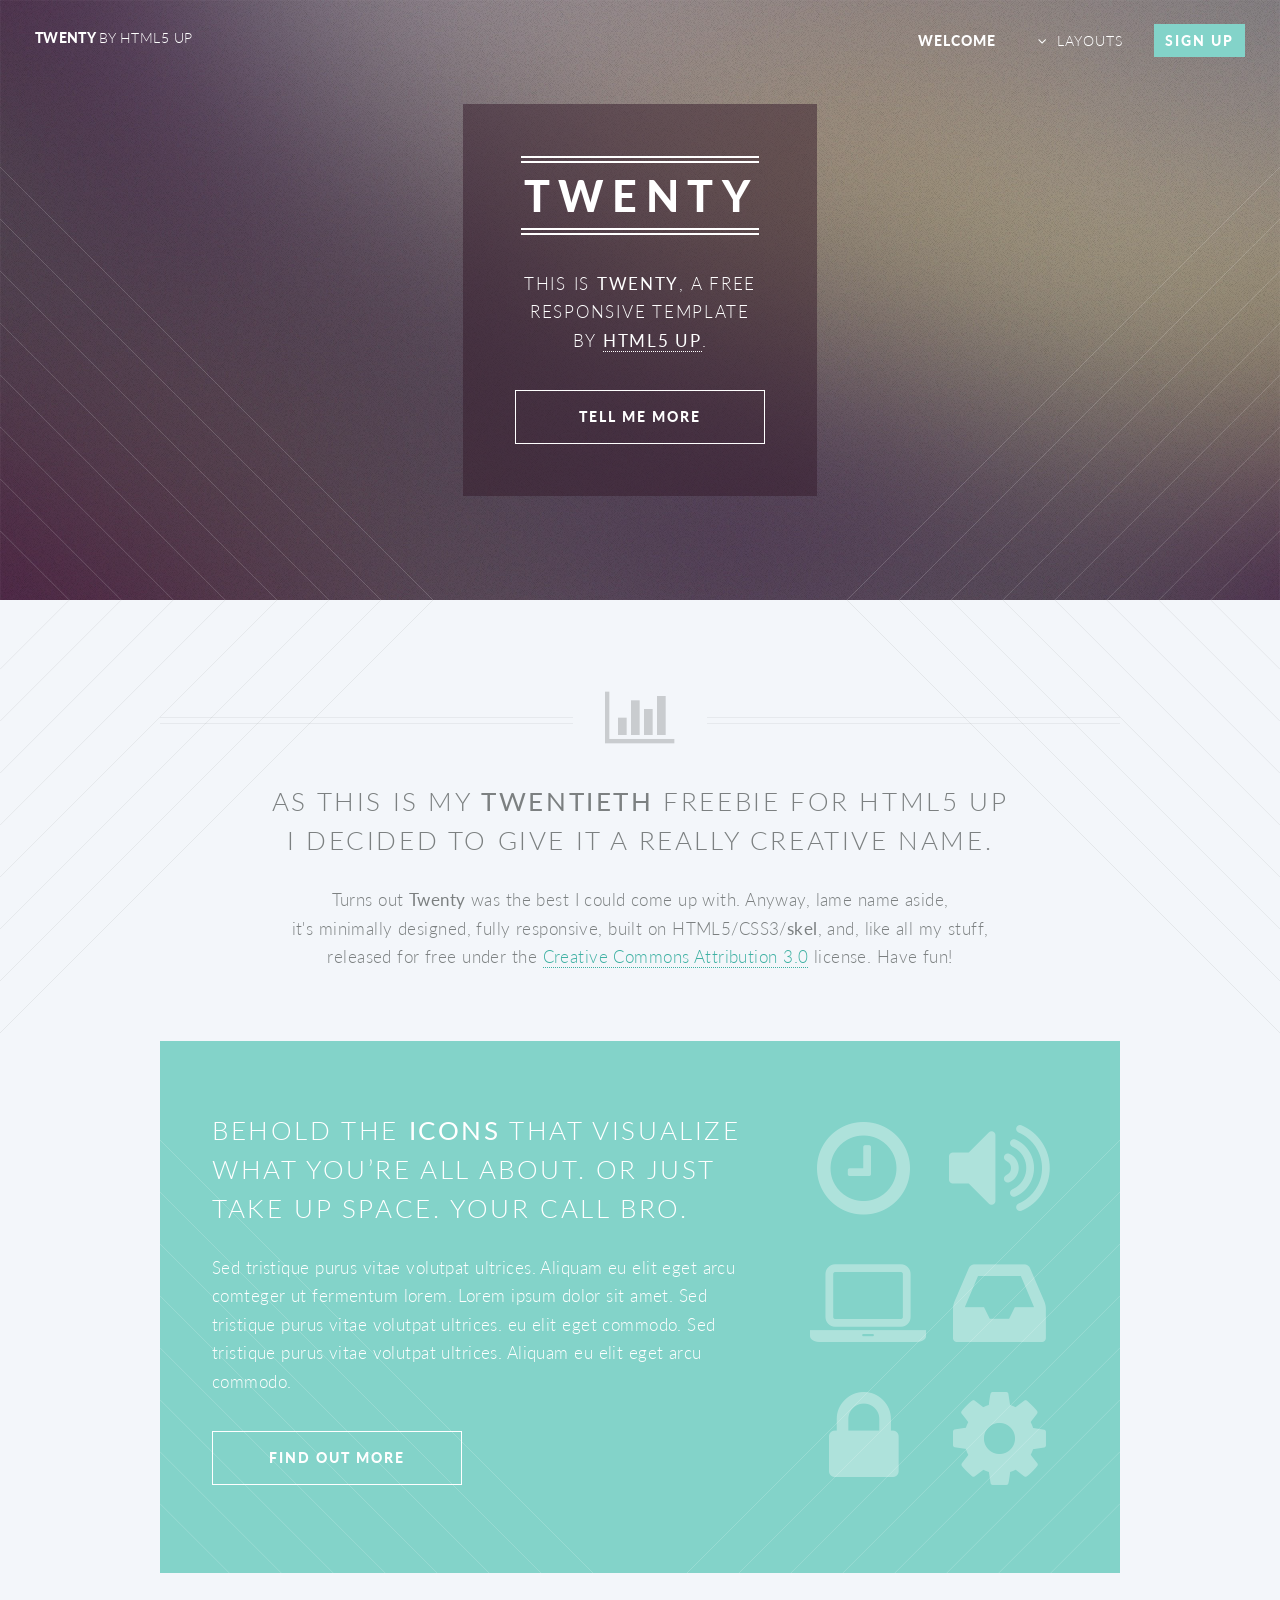
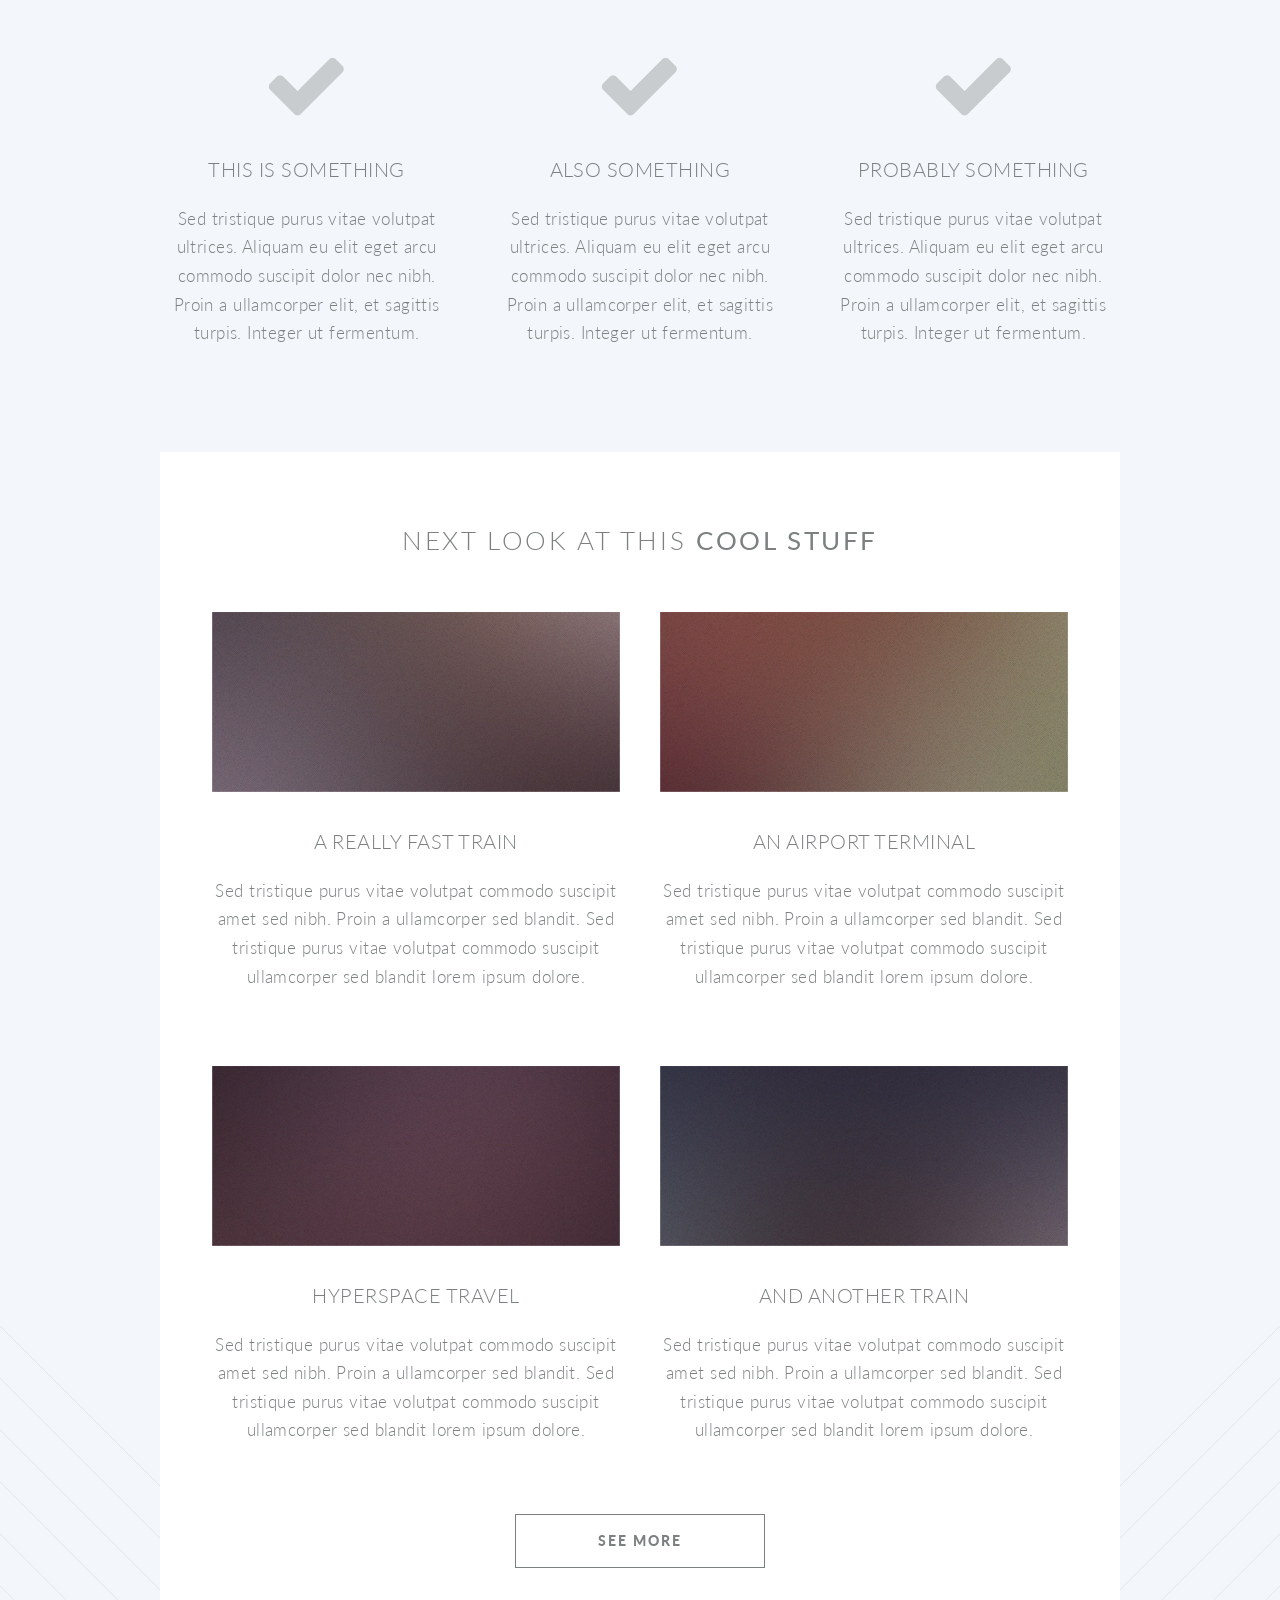
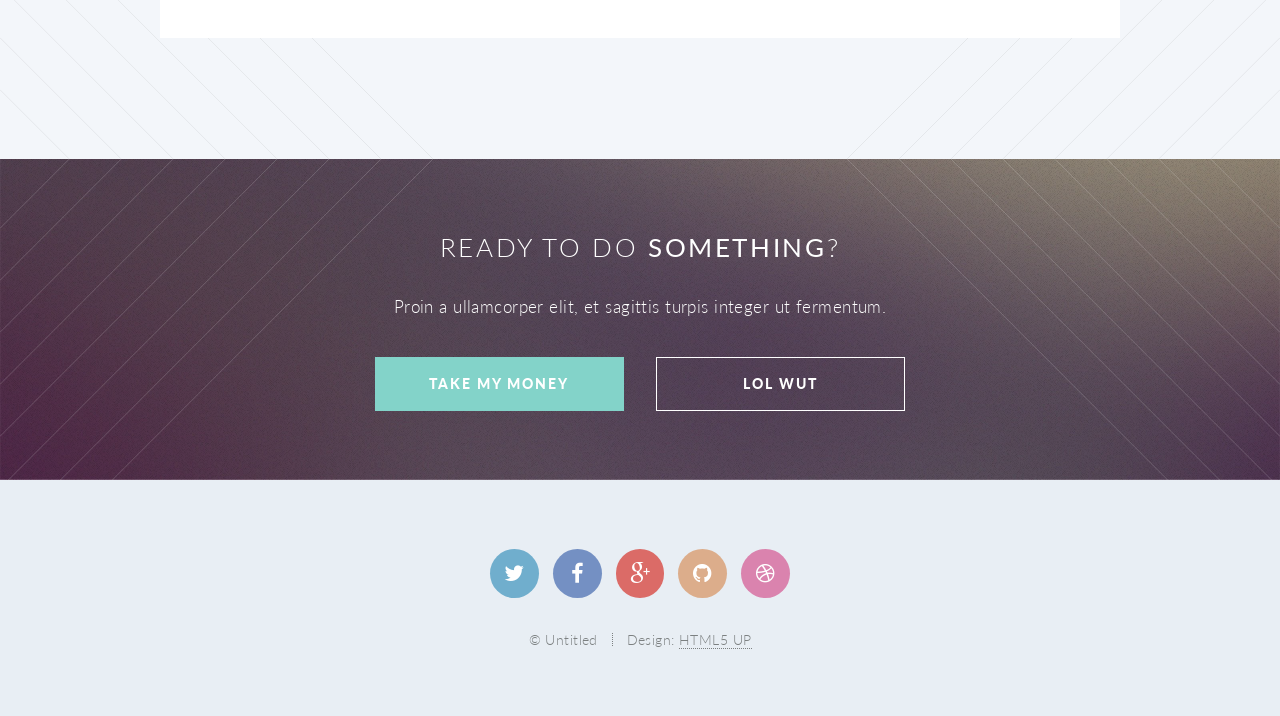
==== commit 40d4bac7: "added the things" ====
--- a/index.html
+++ b/index.html
@@ -6,7 +6,7 @@
 -->
 <html>
 	<head>
-		<title>SudoRoom</title>
+		<title>Twenty by HTML5 UP</title>
 		<meta charset="utf-8" />
 		<meta name="viewport" content="width=device-width, initial-scale=1" />
 		<!--[if lte IE 8]><script src="assets/js/ie/html5shiv.js"></script><![endif]-->
@@ -14,105 +14,244 @@
 		<!--[if lte IE 8]><link rel="stylesheet" href="assets/css/ie8.css" /><![endif]-->
 		<!--[if lte IE 9]><link rel="stylesheet" href="assets/css/ie9.css" /><![endif]-->
 	</head>
-	<body class="no-sidebar">
+	<body class="index">
 		<div id="page-wrapper">
 
 			<!-- Header -->
-				<header id="header">
-					<a href="https://sudoroom.org/projects/"><h1 id="logo">SudoRoom<span> ongoing Project</span></h1></a>
+				<header id="header" class="alt">
+					<h1 id="logo"><a href="index.html">Twenty <span>by HTML5 UP</span></a></h1>
 					<nav id="nav">
 						<ul>
-							<li class="current"><a href="https://sudoroom.org/wiki/MRI_3D_Printing">My Health, My Art</a></li>
-							<li><a href="http://sudoroom.github.io/donateNowSplashPage/" class="button special">Donate</a></li>
+							<li class="current"><a href="index.html">Welcome</a></li>
+							<li class="submenu">
+								<a href="#">Layouts</a>
+								<ul>
+									<li><a href="left-sidebar.html">Left Sidebar</a></li>
+									<li><a href="right-sidebar.html">Right Sidebar</a></li>
+									<li><a href="no-sidebar.html">No Sidebar</a></li>
+									<li><a href="contact.html">Contact</a></li>
+									<li class="submenu">
+										<a href="#">Submenu</a>
+										<ul>
+											<li><a href="#">Dolore Sed</a></li>
+											<li><a href="#">Consequat</a></li>
+											<li><a href="#">Lorem Magna</a></li>
+											<li><a href="#">Sed Magna</a></li>
+											<li><a href="#">Ipsum Nisl</a></li>
+										</ul>
+									</li>
+								</ul>
+							</li>
+							<li><a href="#" class="button special">Sign Up</a></li>
 						</ul>
 					</nav>
 				</header>
 
+			<!-- Banner -->
+				<section id="banner">
+
+					<!--
+						".inner" is set up as an inline-block so it automatically expands
+						in both directions to fit whatever's inside it. This means it won't
+						automatically wrap lines, so be sure to use line breaks where
+						appropriate (<br />).
+					-->
+					<div class="inner">
+
+						<header>
+							<h2>TWENTY</h2>
+						</header>
+						<p>This is <strong>Twenty</strong>, a free
+						<br />
+						responsive template
+						<br />
+						by <a href="http://html5up.net">HTML5 UP</a>.</p>
+						<footer>
+							<ul class="buttons vertical">
+								<li><a href="#main" class="button fit scrolly">Tell Me More</a></li>
+							</ul>
+						</footer>
+
+					</div>
+
+				</section>
+
 			<!-- Main -->
 				<article id="main">
+
 					<header class="special container">
-						<span class="icon fa-heart-o"></span>
-						<h2>My Health, <strong>My ART</strong></h2>
-						<p>Hack your Body and even Print it out at SudoRoom!</p>
+						<span class="icon fa-bar-chart-o"></span>
+						<h2>As this is my <strong>twentieth</strong> freebie for HTML5 UP
+						<br />
+						I decided to give it a really creative name.</h2>
+						<p>Turns out <strong>Twenty</strong> was the best I could come up with. Anyway, lame name aside,
+						<br />
+						it's minimally designed, fully responsive, built on HTML5/CSS3/<strong>skel</strong>,
+						and, like all my stuff,
+						<br />
+						released for free under the <a href="http://html5up.net/license">Creative Commons Attribution 3.0</a> license. Have fun!</p>
 					</header>
+
 					<!-- One -->
-						<section class="wrapper style4 container">
-							<!-- Content -->
-								<div class="content">
-									<section>
-										<a href="https://sudoroom.org/wiki/MRI_3D_Printing" class="image featured"><img src="images/mriScan.jpg" alt="MRI Scan" /></a>
-										<header>
-											<h3>Your Medical Records Belong to You</h3>
-										</header>
-										<p>Did you know that you technically own your MRI scan? </p>
-										<p>Even better, you can ask your doctor for a copy of your medical record and then hack it with free and open-source software... and even turn it to a work of art by printing it out on a 3D Printer at SudoRoom!</p>
-										<p>There's a lot more out there that's free, easy to use and open soruce than you ever though possible. And what better and more fascinating way to involve your body than printing it out in 3D on our LulzBot 3D Printer?</p>
-										<p>The MRI Art scan project is ongoing at SudoRoom, and we are currently building up a database of interesting MRIs. Feel free to come by and take part of this ongoing project.</p>
-										<p><a href="https://sudoroom.org/wiki/MRI_3D_Printing" class="button special">Join Us</a></p>
-									</section>
-								</div>
-
+						<section class="wrapper style2 container special-alt">
+							<div class="row 50%">
+								<div class="8u 12u(narrower)">
+
+									<header>
+										<h2>Behold the <strong>icons</strong> that visualize what you’re all about. or just take up space. your call bro.</h2>
+									</header>
+									<p>Sed tristique purus vitae volutpat ultrices. Aliquam eu elit eget arcu comteger ut fermentum lorem. Lorem ipsum dolor sit amet. Sed tristique purus vitae volutpat ultrices. eu elit eget commodo. Sed tristique purus vitae volutpat ultrices. Aliquam eu elit eget arcu commodo.</p>
+									<footer>
+										<ul class="buttons">
+											<li><a href="#" class="button">Find Out More</a></li>
+										</ul>
+									</footer>
+
+								</div>
+								<div class="4u 12u(narrower) important(narrower)">
+
+									<ul class="featured-icons">
+										<li><span class="icon fa-clock-o"><span class="label">Feature 1</span></span></li>
+										<li><span class="icon fa-volume-up"><span class="label">Feature 2</span></span></li>
+										<li><span class="icon fa-laptop"><span class="label">Feature 3</span></span></li>
+										<li><span class="icon fa-inbox"><span class="label">Feature 4</span></span></li>
+										<li><span class="icon fa-lock"><span class="label">Feature 5</span></span></li>
+										<li><span class="icon fa-cog"><span class="label">Feature 6</span></span></li>
+									</ul>
+
+								</div>
+							</div>
 						</section>
 
 					<!-- Two -->
 						<section class="wrapper style1 container special">
 							<div class="row">
 								<div class="4u 12u(narrower)">
-									<section>
-										<header>
-											<h3>Ownership</h3>
-										</header>
-										<p>Who owns your health records? Most Americans don't have any idea what happens to their records, and even when they do have their records, they don't do much with them. By hacking your records, you're empowering yourself!</p>
-										<footer>
-											<ul class="buttons">
-												<li><a href="https://sudoroom.org/wiki/MRI_3D_Printing" class="button small">Learn More</a></li>
-											</ul>
-										</footer>
+
+									<section>
+										<span class="icon featured fa-check"></span>
+										<header>
+											<h3>This is Something</h3>
+										</header>
+										<p>Sed tristique purus vitae volutpat ultrices. Aliquam eu elit eget arcu commodo suscipit dolor nec nibh. Proin a ullamcorper elit, et sagittis turpis. Integer ut fermentum.</p>
 									</section>
 
 								</div>
 								<div class="4u 12u(narrower)">
 
 									<section>
-										<header>
-											<h3>Open Source</h3>
-										</header>
-										<p>Much healthcare software is proprietary, expensive and poses huge barriers to entry not only for new businesses but for curious people interested in their own health. By hacking at SudoRoom you'll be spreading awareness about awesome open source projects that make analyzing health more accessible to everyone!</p>
-										<footer>
-											<ul class="buttons">
-												<li><a href="https://sudoroom.org/wiki/MRI_3D_Printing" class="button small">Join Us</a></li>
-											</ul>
-										</footer>
+										<span class="icon featured fa-check"></span>
+										<header>
+											<h3>Also Something</h3>
+										</header>
+										<p>Sed tristique purus vitae volutpat ultrices. Aliquam eu elit eget arcu commodo suscipit dolor nec nibh. Proin a ullamcorper elit, et sagittis turpis. Integer ut fermentum.</p>
 									</section>
 
 								</div>
 								<div class="4u 12u(narrower)">
 
 									<section>
-										<header>
-											<h3>Creativity!</h3>
-										</header>
-										<p>Let's just admit that it's pure fun to look at your body as a work of art. Plus 3D printing your body on our 3D printer at SudoRoom turns you not only into an artist, but also helps you learn in a much more intersting way.</p>
-										<footer>
-											<ul class="buttons">
-												<li><a href="https://sudoroom.org/wiki/MRI_3D_Printing" class="button small">Hack your Body!</a></li>
-											</ul>
-										</footer>
+										<span class="icon featured fa-check"></span>
+										<header>
+											<h3>Probably Something</h3>
+										</header>
+										<p>Sed tristique purus vitae volutpat ultrices. Aliquam eu elit eget arcu commodo suscipit dolor nec nibh. Proin a ullamcorper elit, et sagittis turpis. Integer ut fermentum.</p>
 									</section>
 
 								</div>
 							</div>
 						</section>
 
+					<!-- Three -->
+						<section class="wrapper style3 container special">
+							<header class="major">
+								<h2>Next look at this <strong>cool stuff</strong></h2>
+							</header>
+
+							<div class="row">
+								<div class="6u 12u(narrower)">
+
+									<section>
+										<a href="#" class="image featured"><img src="images/pic01.jpg" alt="" /></a>
+										<header>
+											<h3>A Really Fast Train</h3>
+										</header>
+										<p>Sed tristique purus vitae volutpat commodo suscipit amet sed nibh. Proin a ullamcorper sed blandit. Sed tristique purus vitae volutpat commodo suscipit ullamcorper sed blandit lorem ipsum dolore.</p>
+									</section>
+
+								</div>
+								<div class="6u 12u(narrower)">
+
+									<section>
+										<a href="#" class="image featured"><img src="images/pic02.jpg" alt="" /></a>
+										<header>
+											<h3>An Airport Terminal</h3>
+										</header>
+										<p>Sed tristique purus vitae volutpat commodo suscipit amet sed nibh. Proin a ullamcorper sed blandit. Sed tristique purus vitae volutpat commodo suscipit ullamcorper sed blandit lorem ipsum dolore.</p>
+									</section>
+
+								</div>
+							</div>
+							<div class="row">
+								<div class="6u 12u(narrower)">
+
+									<section>
+										<a href="#" class="image featured"><img src="images/pic03.jpg" alt="" /></a>
+										<header>
+											<h3>Hyperspace Travel</h3>
+										</header>
+										<p>Sed tristique purus vitae volutpat commodo suscipit amet sed nibh. Proin a ullamcorper sed blandit. Sed tristique purus vitae volutpat commodo suscipit ullamcorper sed blandit lorem ipsum dolore.</p>
+									</section>
+
+								</div>
+								<div class="6u 12u(narrower)">
+
+									<section>
+										<a href="#" class="image featured"><img src="images/pic04.jpg" alt="" /></a>
+										<header>
+											<h3>And Another Train</h3>
+										</header>
+										<p>Sed tristique purus vitae volutpat commodo suscipit amet sed nibh. Proin a ullamcorper sed blandit. Sed tristique purus vitae volutpat commodo suscipit ullamcorper sed blandit lorem ipsum dolore.</p>
+									</section>
+
+								</div>
+							</div>
+
+							<footer class="major">
+								<ul class="buttons">
+									<li><a href="#" class="button">See More</a></li>
+								</ul>
+							</footer>
+
+						</section>
+
 				</article>
+
+			<!-- CTA -->
+				<section id="cta">
+
+					<header>
+						<h2>Ready to do <strong>something</strong>?</h2>
+						<p>Proin a ullamcorper elit, et sagittis turpis integer ut fermentum.</p>
+					</header>
+					<footer>
+						<ul class="buttons">
+							<li><a href="#" class="button special">Take My Money</a></li>
+							<li><a href="#" class="button">LOL Wut</a></li>
+						</ul>
+					</footer>
+
+				</section>
 
 			<!-- Footer -->
 				<footer id="footer">
 
 					<ul class="icons">
-						<li><a href="https://twitter.com/sudoroom" class="icon circle fa-twitter"><span class="label">Twitter</span></a></li>
-						<li><a href="http://github.com/sudoroom" class="icon circle fa-github"><span class="label">Github</span></a></li>
-						<li><a href="https://sudoroom.org/blog/" class="icon circle fa-rss"><span class="label">Blog</span></a></li>
+						<li><a href="#" class="icon circle fa-twitter"><span class="label">Twitter</span></a></li>
+						<li><a href="#" class="icon circle fa-facebook"><span class="label">Facebook</span></a></li>
+						<li><a href="#" class="icon circle fa-google-plus"><span class="label">Google+</span></a></li>
+						<li><a href="#" class="icon circle fa-github"><span class="label">Github</span></a></li>
+						<li><a href="#" class="icon circle fa-dribbble"><span class="label">Dribbble</span></a></li>
 					</ul>
 
 					<ul class="copyright">
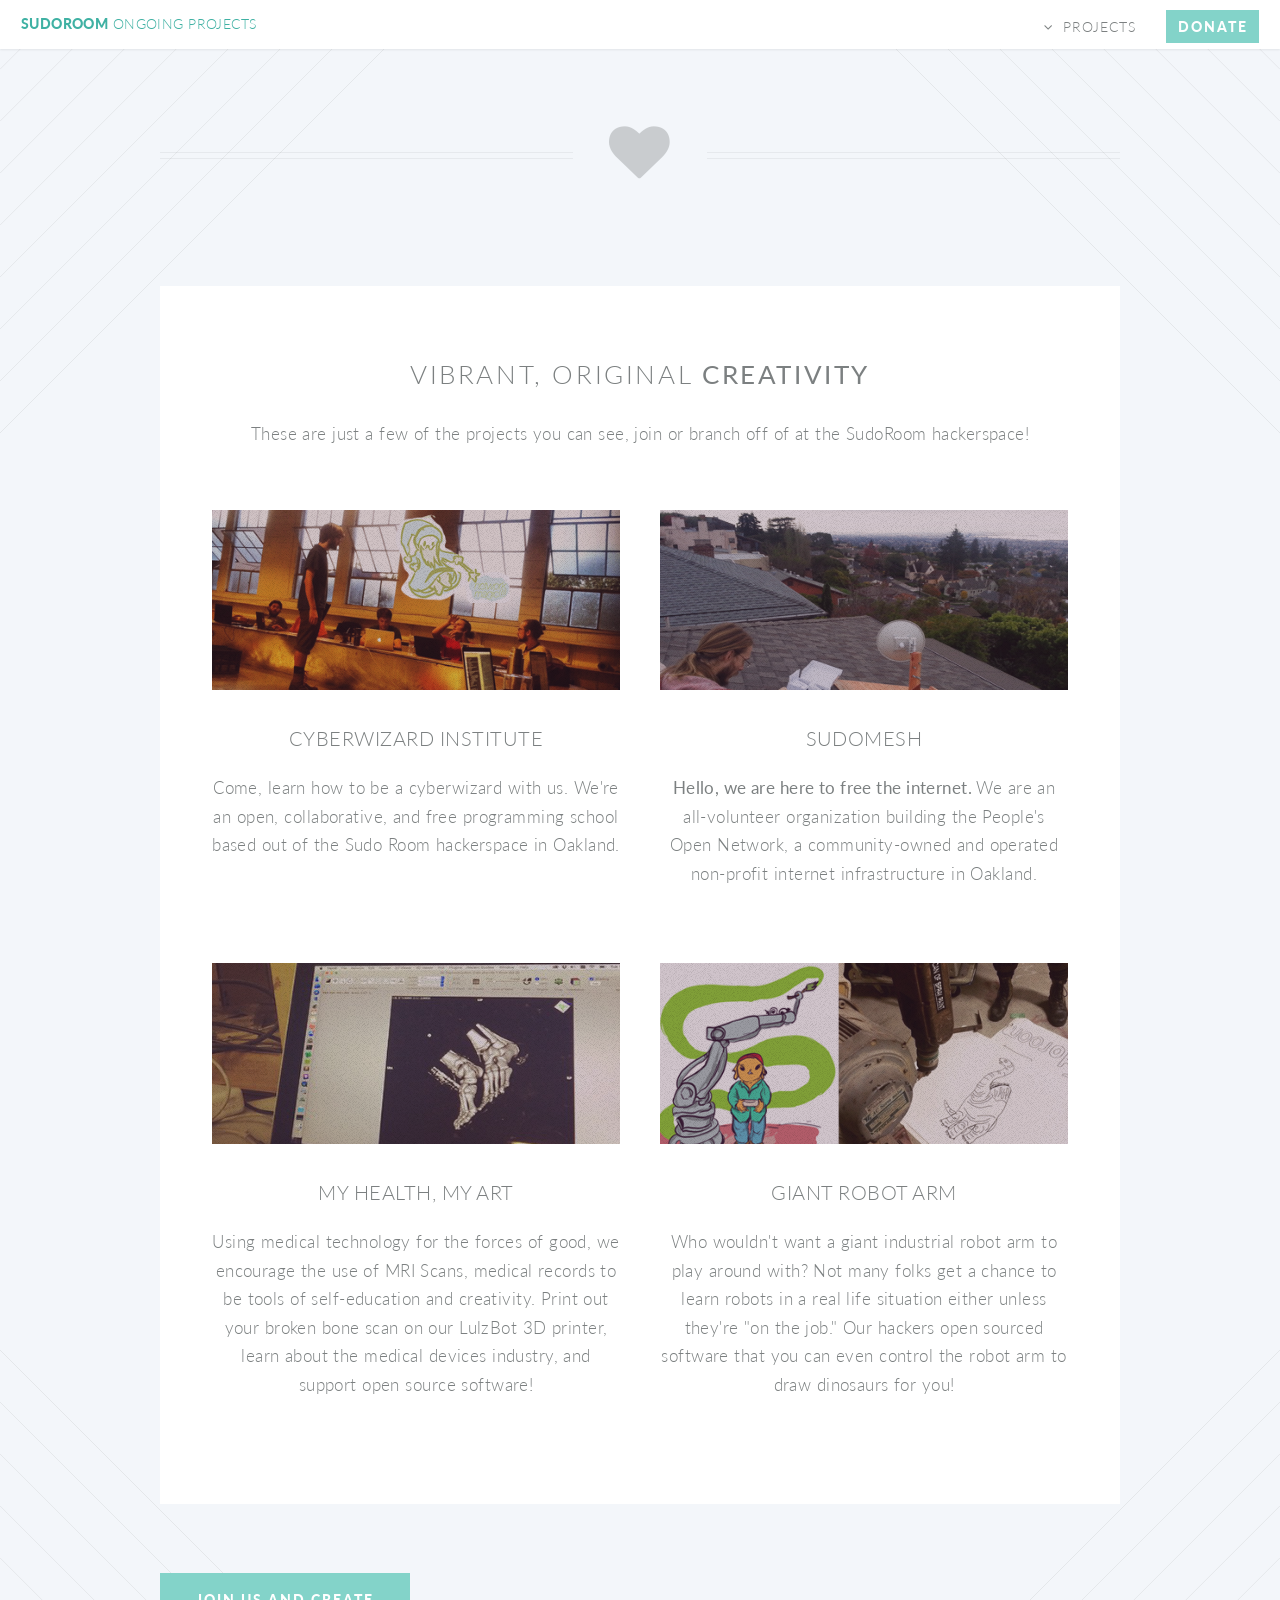
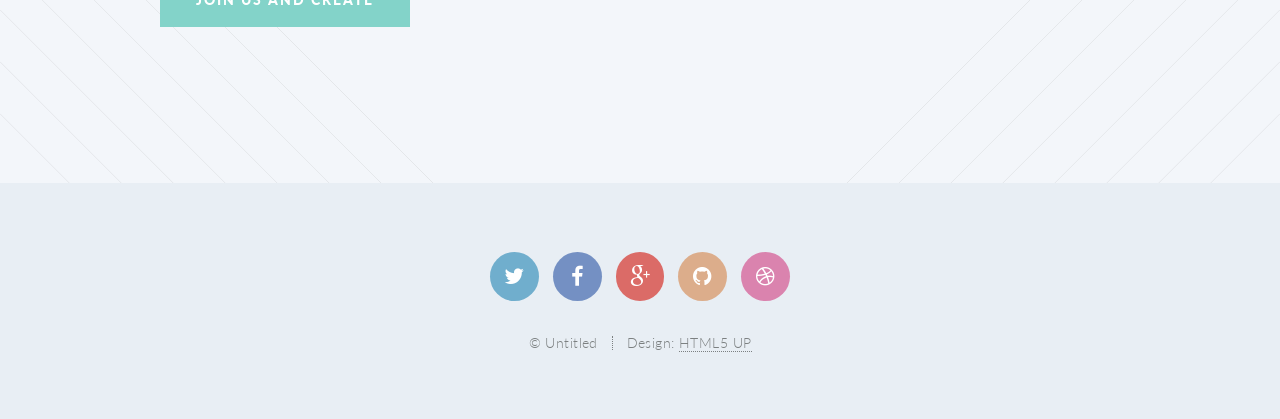
==== commit 2a8bc1f5: "renames" ====
--- a/index.html
+++ b/index.html
@@ -6,7 +6,7 @@
 -->
 <html>
 	<head>
-		<title>Twenty by HTML5 UP</title>
+		<title>Projects At SudoRoom</title>
 		<meta charset="utf-8" />
 		<meta name="viewport" content="width=device-width, initial-scale=1" />
 		<!--[if lte IE 8]><script src="assets/js/ie/html5shiv.js"></script><![endif]-->
@@ -14,180 +14,69 @@
 		<!--[if lte IE 8]><link rel="stylesheet" href="assets/css/ie8.css" /><![endif]-->
 		<!--[if lte IE 9]><link rel="stylesheet" href="assets/css/ie9.css" /><![endif]-->
 	</head>
-	<body class="index">
+	<body class="no-sidebar">
 		<div id="page-wrapper">
 
 			<!-- Header -->
-				<header id="header" class="alt">
-					<h1 id="logo"><a href="index.html">Twenty <span>by HTML5 UP</span></a></h1>
+				<header id="header">
+					<a href="http://www.sudoroom.org"><h1 id="logo">SudoRoom<span> ongoing Projects</span></h1></a>
 					<nav id="nav">
 						<ul>
-							<li class="current"><a href="index.html">Welcome</a></li>
 							<li class="submenu">
-								<a href="#">Layouts</a>
+								<a href="#">Projects</a>
 								<ul>
-									<li><a href="left-sidebar.html">Left Sidebar</a></li>
-									<li><a href="right-sidebar.html">Right Sidebar</a></li>
-									<li><a href="no-sidebar.html">No Sidebar</a></li>
-									<li><a href="contact.html">Contact</a></li>
-									<li class="submenu">
-										<a href="#">Submenu</a>
-										<ul>
-											<li><a href="#">Dolore Sed</a></li>
-											<li><a href="#">Consequat</a></li>
-											<li><a href="#">Lorem Magna</a></li>
-											<li><a href="#">Sed Magna</a></li>
-											<li><a href="#">Ipsum Nisl</a></li>
-										</ul>
-									</li>
+									<li><a href="http://sudoroom.github.io/sudoMesh-Landing-Page/">SudoMesh</a></li>
+									<li><a href="http://cyber.wizard.institute">Cyberwizard Institute</a></li>
+									<li><a href="https://sudoroom.org/wiki/Giant_robot_arm">Giant Robot Arm</a></li>
+									<li><a href="http://sudoroom.github.io/MRI-Art-Landing-Page/">My Health, My Art</a></li>
+									<li><a href="https://sudoroom.org/wiki/ComicsAndMore">3D Printing Comics</a></li>
+									<li><a href="https://sudoroom.org/mediawiki/index.php?title=Category:Projects">Wiki: Projects</a></li>
 								</ul>
 							</li>
-							<li><a href="#" class="button special">Sign Up</a></li>
+							<li><a href="http://sudoroom.github.io/donateNowSplashPage/" class="button special">Donate</a></li>
 						</ul>
 					</nav>
 				</header>
-
-			<!-- Banner -->
-				<section id="banner">
-
-					<!--
-						".inner" is set up as an inline-block so it automatically expands
-						in both directions to fit whatever's inside it. This means it won't
-						automatically wrap lines, so be sure to use line breaks where
-						appropriate (<br />).
-					-->
-					<div class="inner">
-
-						<header>
-							<h2>TWENTY</h2>
-						</header>
-						<p>This is <strong>Twenty</strong>, a free
-						<br />
-						responsive template
-						<br />
-						by <a href="http://html5up.net">HTML5 UP</a>.</p>
-						<footer>
-							<ul class="buttons vertical">
-								<li><a href="#main" class="button fit scrolly">Tell Me More</a></li>
-							</ul>
-						</footer>
-
-					</div>
-
-				</section>
 
 			<!-- Main -->
 				<article id="main">
 
 					<header class="special container">
-						<span class="icon fa-bar-chart-o"></span>
-						<h2>As this is my <strong>twentieth</strong> freebie for HTML5 UP
-						<br />
-						I decided to give it a really creative name.</h2>
-						<p>Turns out <strong>Twenty</strong> was the best I could come up with. Anyway, lame name aside,
-						<br />
-						it's minimally designed, fully responsive, built on HTML5/CSS3/<strong>skel</strong>,
-						and, like all my stuff,
-						<br />
-						released for free under the <a href="http://html5up.net/license">Creative Commons Attribution 3.0</a> license. Have fun!</p>
+						<span class="icon fa-heart"></span>
 					</header>
 
 					<!-- One -->
-						<section class="wrapper style2 container special-alt">
-							<div class="row 50%">
-								<div class="8u 12u(narrower)">
+						<section class="wrapper style1 container">
 
-									<header>
-										<h2>Behold the <strong>icons</strong> that visualize what you’re all about. or just take up space. your call bro.</h2>
-									</header>
-									<p>Sed tristique purus vitae volutpat ultrices. Aliquam eu elit eget arcu comteger ut fermentum lorem. Lorem ipsum dolor sit amet. Sed tristique purus vitae volutpat ultrices. eu elit eget commodo. Sed tristique purus vitae volutpat ultrices. Aliquam eu elit eget arcu commodo.</p>
-									<footer>
-										<ul class="buttons">
-											<li><a href="#" class="button">Find Out More</a></li>
-										</ul>
-									</footer>
-
-								</div>
-								<div class="4u 12u(narrower) important(narrower)">
-
-									<ul class="featured-icons">
-										<li><span class="icon fa-clock-o"><span class="label">Feature 1</span></span></li>
-										<li><span class="icon fa-volume-up"><span class="label">Feature 2</span></span></li>
-										<li><span class="icon fa-laptop"><span class="label">Feature 3</span></span></li>
-										<li><span class="icon fa-inbox"><span class="label">Feature 4</span></span></li>
-										<li><span class="icon fa-lock"><span class="label">Feature 5</span></span></li>
-										<li><span class="icon fa-cog"><span class="label">Feature 6</span></span></li>
-									</ul>
-
-								</div>
-							</div>
-						</section>
-
-					<!-- Two -->
-						<section class="wrapper style1 container special">
-							<div class="row">
-								<div class="4u 12u(narrower)">
-
-									<section>
-										<span class="icon featured fa-check"></span>
-										<header>
-											<h3>This is Something</h3>
-										</header>
-										<p>Sed tristique purus vitae volutpat ultrices. Aliquam eu elit eget arcu commodo suscipit dolor nec nibh. Proin a ullamcorper elit, et sagittis turpis. Integer ut fermentum.</p>
-									</section>
-
-								</div>
-								<div class="4u 12u(narrower)">
-
-									<section>
-										<span class="icon featured fa-check"></span>
-										<header>
-											<h3>Also Something</h3>
-										</header>
-										<p>Sed tristique purus vitae volutpat ultrices. Aliquam eu elit eget arcu commodo suscipit dolor nec nibh. Proin a ullamcorper elit, et sagittis turpis. Integer ut fermentum.</p>
-									</section>
-
-								</div>
-								<div class="4u 12u(narrower)">
-
-									<section>
-										<span class="icon featured fa-check"></span>
-										<header>
-											<h3>Probably Something</h3>
-										</header>
-										<p>Sed tristique purus vitae volutpat ultrices. Aliquam eu elit eget arcu commodo suscipit dolor nec nibh. Proin a ullamcorper elit, et sagittis turpis. Integer ut fermentum.</p>
-									</section>
-
-								</div>
-							</div>
-						</section>
-
-					<!-- Three -->
+							<!-- Content -->
+								<div class="content">
+														<!-- Three -->
 						<section class="wrapper style3 container special">
 							<header class="major">
-								<h2>Next look at this <strong>cool stuff</strong></h2>
+								<h2>Vibrant, Original <strong>Creativity</strong></h2>
+								<p>These are just a few of the projects you can see, join or branch off of at the SudoRoom hackerspace! 
 							</header>
 
 							<div class="row">
 								<div class="6u 12u(narrower)">
 
 									<section>
-										<a href="#" class="image featured"><img src="images/pic01.jpg" alt="" /></a>
+										<a href="http://cyber.wizard.institute" class="image featured"><img src="images/cyberWizard.png" alt="CyberWizard Institutes" /></a>
 										<header>
-											<h3>A Really Fast Train</h3>
+											<h3>CyberWizard Institute</h3>
 										</header>
-										<p>Sed tristique purus vitae volutpat commodo suscipit amet sed nibh. Proin a ullamcorper sed blandit. Sed tristique purus vitae volutpat commodo suscipit ullamcorper sed blandit lorem ipsum dolore.</p>
+										<p>Come, learn how to be a cyberwizard with us. We're an open, collaborative, and free programming school based out of the Sudo Room hackerspace in Oakland.</p>
 									</section>
 
 								</div>
 								<div class="6u 12u(narrower)">
 
 									<section>
-										<a href="#" class="image featured"><img src="images/pic02.jpg" alt="" /></a>
+										<a href="http://sudoroom.github.io/sudoMesh-Landing-Page/" class="image featured"><img src="images/sudoMesh.png" alt="" /></a>
 										<header>
-											<h3>An Airport Terminal</h3>
+											<h3>SudoMesh</h3>
 										</header>
-										<p>Sed tristique purus vitae volutpat commodo suscipit amet sed nibh. Proin a ullamcorper sed blandit. Sed tristique purus vitae volutpat commodo suscipit ullamcorper sed blandit lorem ipsum dolore.</p>
+										<p><strong>Hello, we are here to free the internet. </strong> We are an all-volunteer organization building the People's Open Network, a community-owned and operated non-profit internet infrastructure in Oakland.</p>
 									</section>
 
 								</div>
@@ -196,52 +85,27 @@
 								<div class="6u 12u(narrower)">
 
 									<section>
-										<a href="#" class="image featured"><img src="images/pic03.jpg" alt="" /></a>
+										<a href="http://sudoroom.github.io/MRI-Art-Landing-Page/" class="image featured"><img src="images/healthArt.png" alt="" /></a>
 										<header>
-											<h3>Hyperspace Travel</h3>
+											<h3>My Health, My Art</h3>
 										</header>
-										<p>Sed tristique purus vitae volutpat commodo suscipit amet sed nibh. Proin a ullamcorper sed blandit. Sed tristique purus vitae volutpat commodo suscipit ullamcorper sed blandit lorem ipsum dolore.</p>
+										<p>Using medical technology for the forces of good, we encourage the use of MRI Scans, medical records to be tools of self-education and creativity. Print out your broken bone scan on our LulzBot 3D printer, learn about the medical devices industry, and support open source software!</p>
+										
 									</section>
 
 								</div>
 								<div class="6u 12u(narrower)">
-
 									<section>
-										<a href="#" class="image featured"><img src="images/pic04.jpg" alt="" /></a>
+										<a href="https://sudoroom.org/wiki/Giant_robot_arm" class="image featured"><img src="images/robotArm.png" alt="" /></a>
 										<header>
-											<h3>And Another Train</h3>
+											<h3>Giant Robot Arm</h3>
 										</header>
-										<p>Sed tristique purus vitae volutpat commodo suscipit amet sed nibh. Proin a ullamcorper sed blandit. Sed tristique purus vitae volutpat commodo suscipit ullamcorper sed blandit lorem ipsum dolore.</p>
+										<p>Who wouldn't want a giant industrial robot arm to play around with? Not many folks get a chance to learn robots in a real life situation either unless they're "on the job." Our hackers open sourced software that you can even control the robot arm to draw dinosaurs for you!</p>
 									</section>
-
 								</div>
-							</div>
-
-							<footer class="major">
-								<ul class="buttons">
-									<li><a href="#" class="button">See More</a></li>
-								</ul>
-							</footer>
-
 						</section>
-
+						 <a href="https://sudoroom.org/mediawiki/index.php?title=Category:Projects" class="button special">Join us and Create</a></p>
 				</article>
-
-			<!-- CTA -->
-				<section id="cta">
-
-					<header>
-						<h2>Ready to do <strong>something</strong>?</h2>
-						<p>Proin a ullamcorper elit, et sagittis turpis integer ut fermentum.</p>
-					</header>
-					<footer>
-						<ul class="buttons">
-							<li><a href="#" class="button special">Take My Money</a></li>
-							<li><a href="#" class="button">LOL Wut</a></li>
-						</ul>
-					</footer>
-
-				</section>
 
 			<!-- Footer -->
 				<footer id="footer">
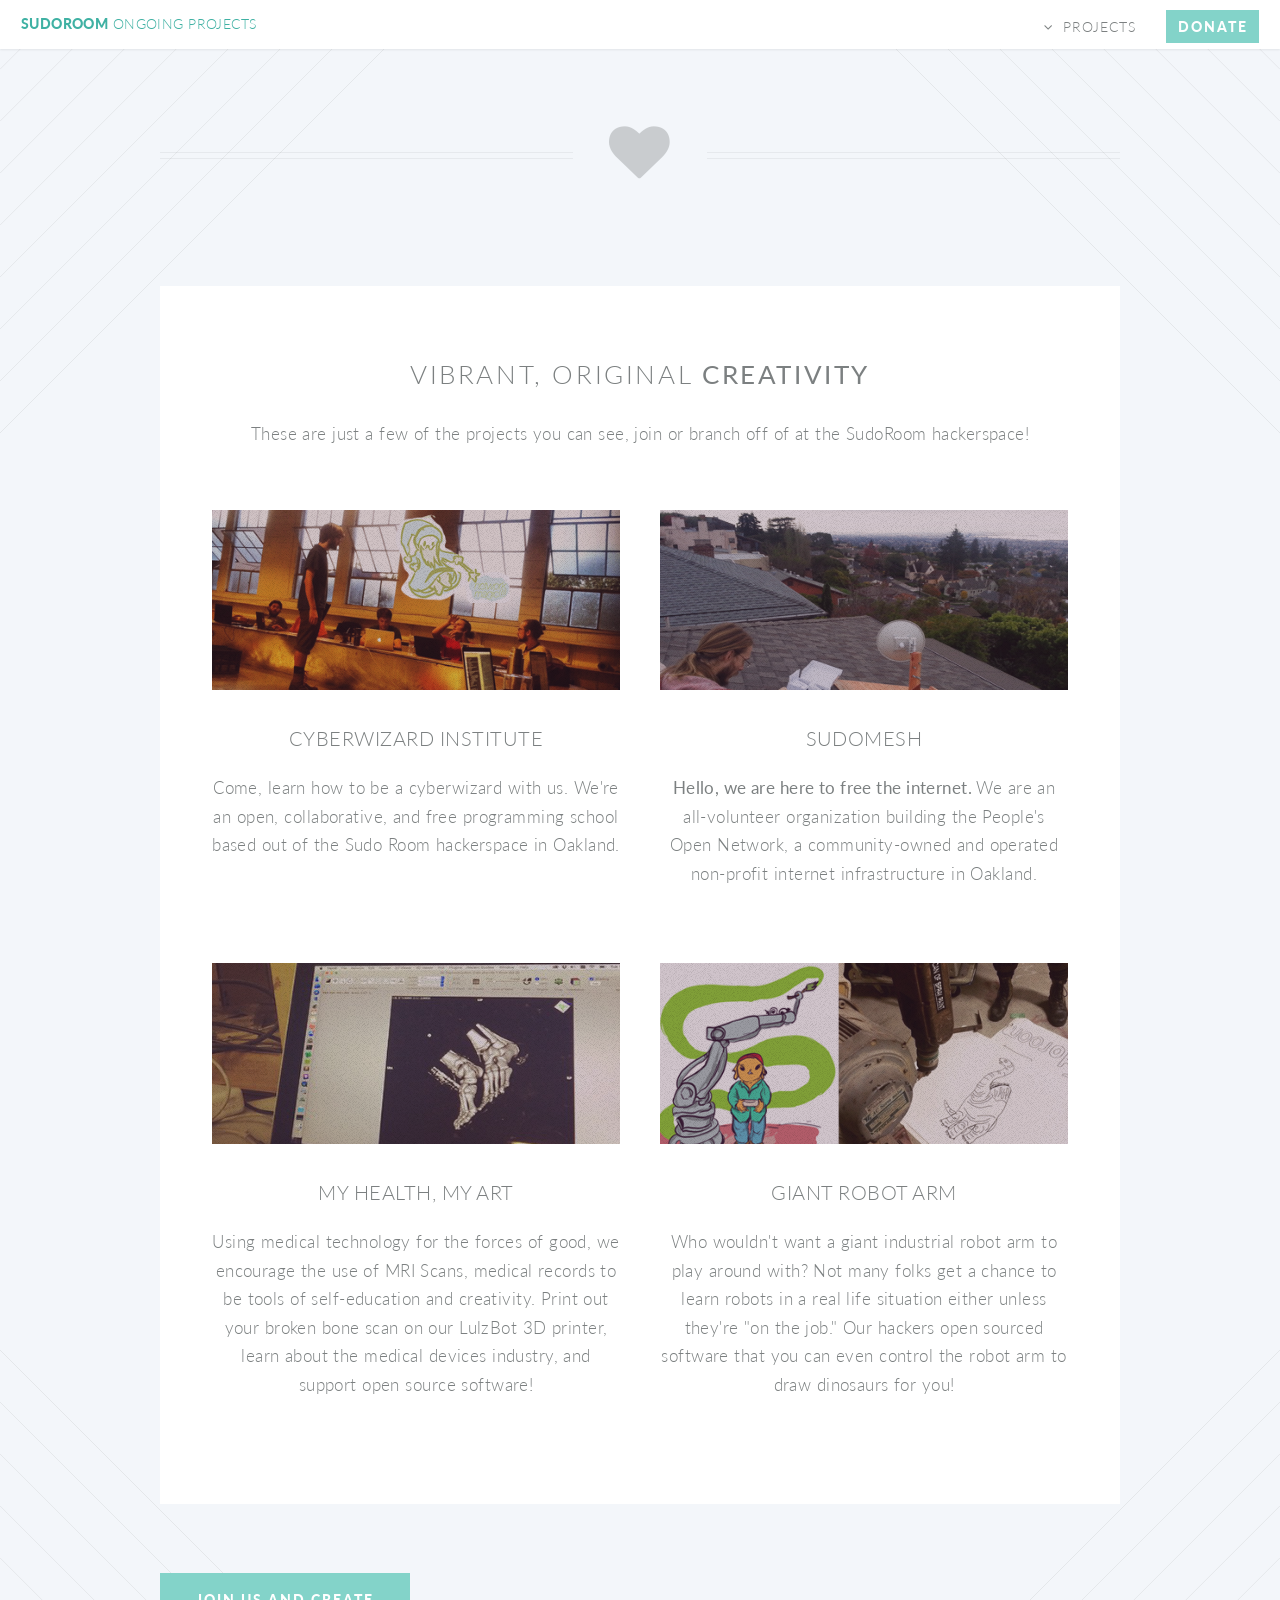
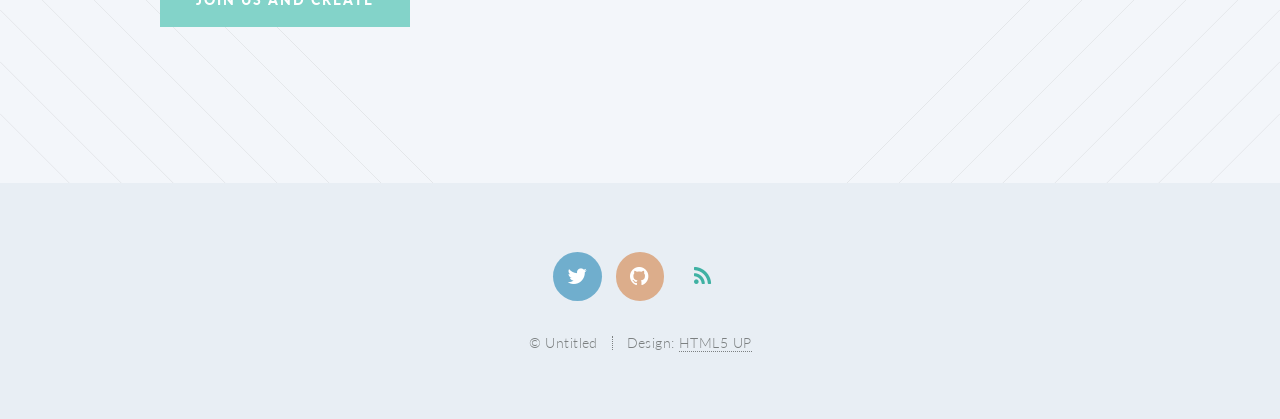
==== commit 26aef511: "updated social media" ====
--- a/index.html
+++ b/index.html
@@ -111,11 +111,11 @@
 				<footer id="footer">
 
 					<ul class="icons">
-						<li><a href="#" class="icon circle fa-twitter"><span class="label">Twitter</span></a></li>
-						<li><a href="#" class="icon circle fa-facebook"><span class="label">Facebook</span></a></li>
-						<li><a href="#" class="icon circle fa-google-plus"><span class="label">Google+</span></a></li>
-						<li><a href="#" class="icon circle fa-github"><span class="label">Github</span></a></li>
-						<li><a href="#" class="icon circle fa-dribbble"><span class="label">Dribbble</span></a></li>
+					<ul class="icons">
+						<li><a href="https://twitter.com/sudoroom" class="icon circle fa-twitter"><span class="label">Twitter</span></a></li>
+						<li><a href="http://github.com/sudoroom" class="icon circle fa-github"><span class="label">Github</span></a></li>
+						<li><a href="https://sudoroom.org/blog/" class="icon circle fa-rss"><span class="label">Blog</span></a></li>
+					</ul>
 					</ul>
 
 					<ul class="copyright">
